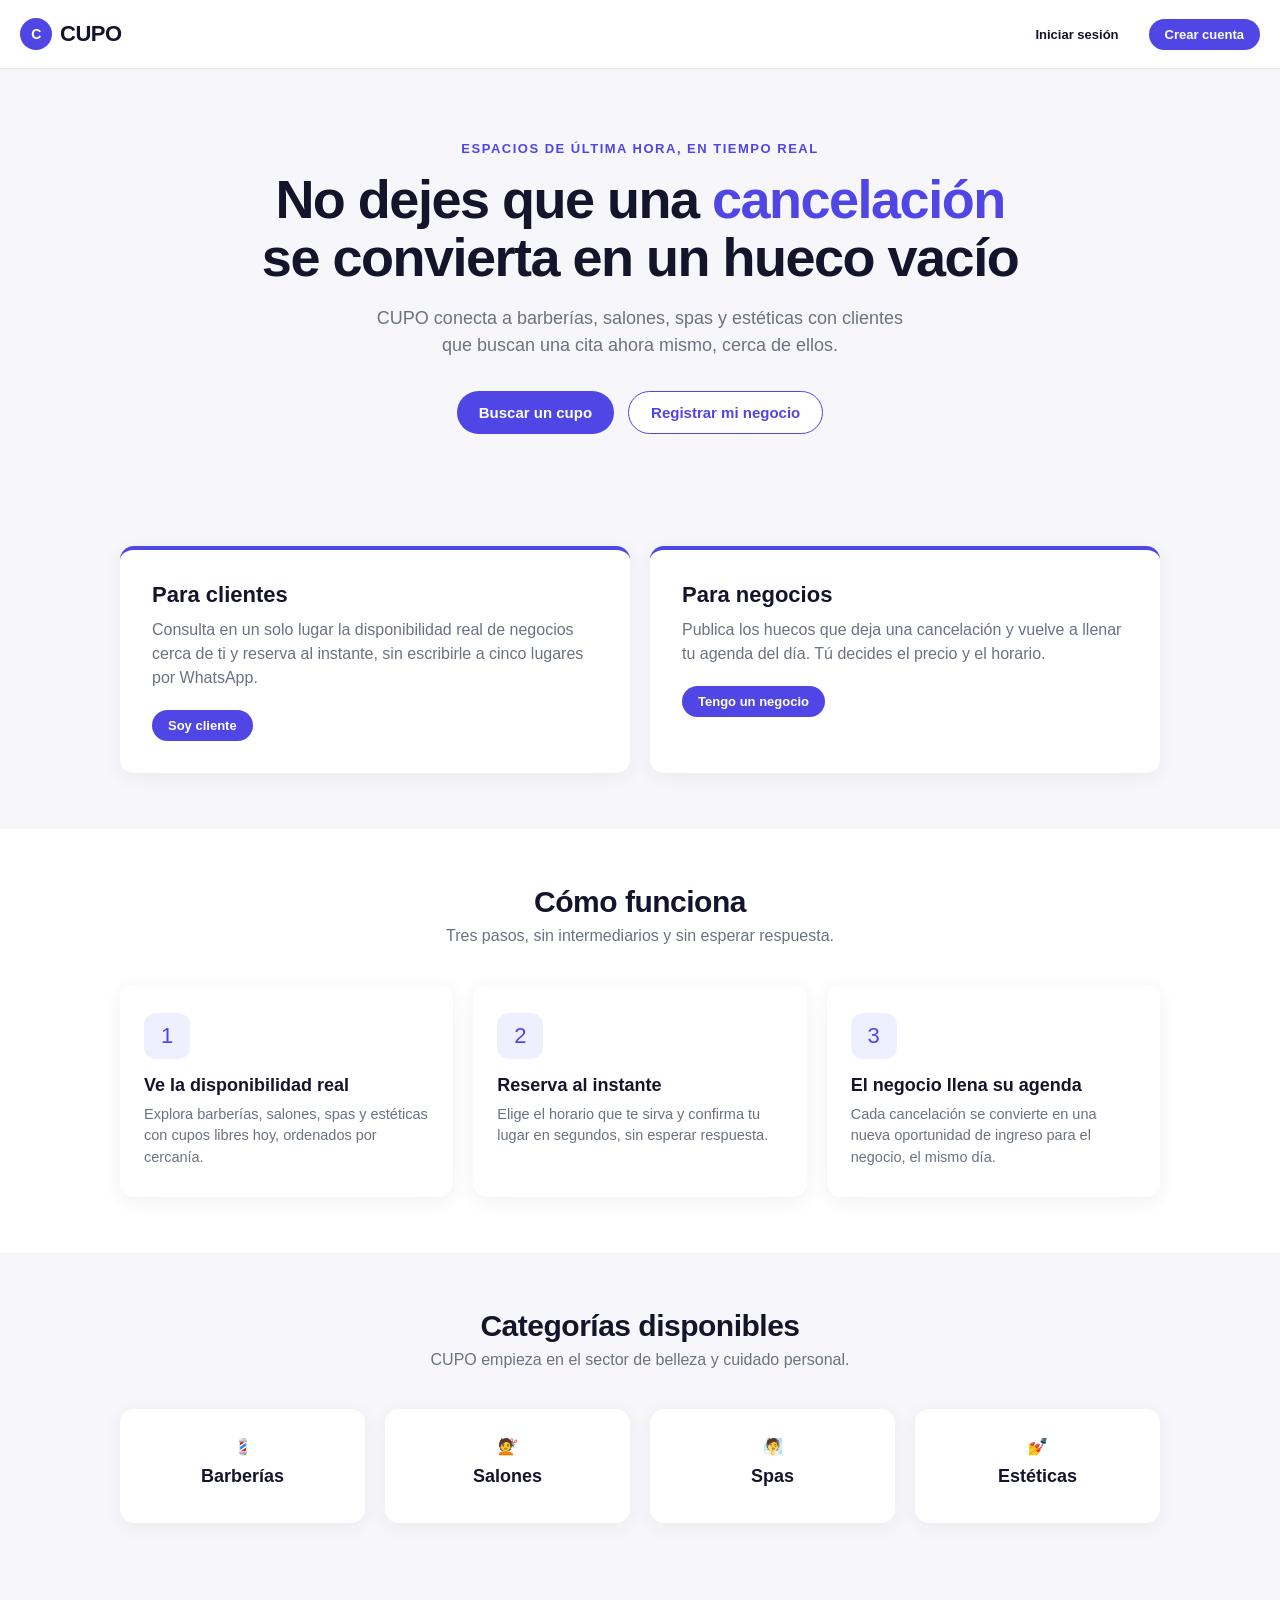
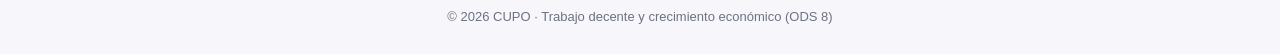
==== index.html @ 5b727f9e "Add first HTML/CSS/JS prototype for CUPO Landing page plus a single auth flow (login/register) with " ====
<!DOCTYPE html>
<html lang="es">
<head>
<meta charset="UTF-8">
<meta name="viewport" content="width=device-width, initial-scale=1.0">
<title>CUPO — Citas de último momento</title>
<link rel="stylesheet" href="css/styles.css">
</head>
<body>

<nav class="navbar">
  <div class="logo"><span class="logo-badge">C</span> CUPO</div>
  <div class="nav-links">
    <a href="auth.html?mode=login" class="btn btn-ghost btn-sm">Iniciar sesión</a>
    <a href="auth.html?mode=register" class="btn btn-primary btn-sm">Crear cuenta</a>
  </div>
</nav>

<header class="hero">
  <div class="eyebrow">Espacios de última hora, en tiempo real</div>
  <h1>No dejes que una <span>cancelación</span><br>se convierta en un hueco vacío</h1>
  <p>CUPO conecta a barberías, salones, spas y estéticas con clientes que buscan una cita ahora mismo, cerca de ellos.</p>
  <div class="hero-actions">
    <a href="auth.html?mode=register&role=cliente" class="btn btn-primary">Buscar un cupo</a>
    <a href="auth.html?mode=register&role=negocio" class="btn btn-outline">Registrar mi negocio</a>
  </div>
</header>

<section class="section">
  <div class="container">
    <div class="split">
      <div class="split-card">
        <h3>Para clientes</h3>
        <p>Consulta en un solo lugar la disponibilidad real de negocios cerca de ti y reserva al instante, sin escribirle a cinco lugares por WhatsApp.</p>
        <a href="auth.html?mode=register&role=cliente" class="btn btn-primary btn-sm">Soy cliente</a>
      </div>
      <div class="split-card">
        <h3>Para negocios</h3>
        <p>Publica los huecos que deja una cancelación y vuelve a llenar tu agenda del día. Tú decides el precio y el horario.</p>
        <a href="auth.html?mode=register&role=negocio" class="btn btn-primary btn-sm">Tengo un negocio</a>
      </div>
    </div>
  </div>
</section>

<section class="section" style="background:var(--white)">
  <div class="container">
    <h2 class="section-title">Cómo funciona</h2>
    <p class="section-sub">Tres pasos, sin intermediarios y sin esperar respuesta.</p>
    <div class="grid-3">
      <div class="card">
        <div class="card-icon">1</div>
        <h3>Ve la disponibilidad real</h3>
        <p>Explora barberías, salones, spas y estéticas con cupos libres hoy, ordenados por cercanía.</p>
      </div>
      <div class="card">
        <div class="card-icon">2</div>
        <h3>Reserva al instante</h3>
        <p>Elige el horario que te sirva y confirma tu lugar en segundos, sin esperar respuesta.</p>
      </div>
      <div class="card">
        <div class="card-icon">3</div>
        <h3>El negocio llena su agenda</h3>
        <p>Cada cancelación se convierte en una nueva oportunidad de ingreso para el negocio, el mismo día.</p>
      </div>
    </div>
  </div>
</section>

<section class="section">
  <div class="container">
    <h2 class="section-title">Categorías disponibles</h2>
    <p class="section-sub">CUPO empieza en el sector de belleza y cuidado personal.</p>
    <div class="grid-3" style="grid-template-columns:repeat(4,1fr)">
      <div class="card" style="text-align:center">💈<h3 style="margin-top:10px">Barberías</h3></div>
      <div class="card" style="text-align:center">💇<h3 style="margin-top:10px">Salones</h3></div>
      <div class="card" style="text-align:center">🧖<h3 style="margin-top:10px">Spas</h3></div>
      <div class="card" style="text-align:center">💅<h3 style="margin-top:10px">Estéticas</h3></div>
    </div>
  </div>
</section>

<footer>
  &copy; 2026 CUPO · Trabajo decente y crecimiento económico (ODS 8)
</footer>

</body>
</html>
---- css/styles.css ----
:root {
  --indigo: #4F46E5;
  --indigo-dark: #3730A3;
  --indigo-light: #EEF0FF;
  --navy: #14142B;
  --gray: #6B7280;
  --gray-light: #E5E7EB;
  --bg: #F7F7FB;
  --white: #FFFFFF;
  --green: #16A34A;
  --red: #DC2626;
  --radius: 14px;
  --shadow: 0 4px 20px rgba(20, 20, 43, 0.06);
}

* { box-sizing: border-box; }

html, body {
  margin: 0;
  padding: 0;
  background: var(--bg);
  color: var(--navy);
  font-family: -apple-system, BlinkMacSystemFont, "Segoe UI", Roboto, Helvetica, Arial, sans-serif;
}

a { color: inherit; text-decoration: none; }

button {
  font-family: inherit;
  cursor: pointer;
  border: none;
}

.container {
  max-width: 1080px;
  margin: 0 auto;
  padding: 0 20px;
}

/* NAV */
.navbar {
  display: flex;
  align-items: center;
  justify-content: space-between;
  padding: 18px 20px;
  background: var(--white);
  border-bottom: 1px solid var(--gray-light);
  position: sticky;
  top: 0;
  z-index: 50;
}

.logo {
  display: flex;
  align-items: center;
  gap: 8px;
  font-weight: 800;
  font-size: 22px;
  letter-spacing: -0.5px;
}

.logo-badge {
  width: 32px;
  height: 32px;
  border-radius: 50%;
  background: var(--indigo);
  color: var(--white);
  display: flex;
  align-items: center;
  justify-content: center;
  font-size: 14px;
  font-weight: 700;
}

.nav-links {
  display: flex;
  align-items: center;
  gap: 14px;
}

/* BUTTONS */
.btn {
  display: inline-flex;
  align-items: center;
  justify-content: center;
  gap: 8px;
  padding: 12px 22px;
  border-radius: 999px;
  font-weight: 700;
  font-size: 15px;
  transition: transform 0.12s ease, opacity 0.12s ease;
}
.btn:active { transform: scale(0.97); }

.btn-primary {
  background: var(--indigo);
  color: var(--white);
}
.btn-primary:hover { background: var(--indigo-dark); }

.btn-outline {
  background: var(--white);
  color: var(--indigo);
  border: 1.5px solid var(--indigo);
}
.btn-outline:hover { background: var(--indigo-light); }

.btn-ghost {
  background: transparent;
  color: var(--navy);
}

.btn-sm { padding: 8px 16px; font-size: 13px; }
.btn-block { width: 100%; }
.btn:disabled { opacity: 0.5; cursor: not-allowed; }

/* HERO */
.hero {
  padding: 72px 20px 56px;
  text-align: center;
}

.eyebrow {
  color: var(--indigo);
  font-weight: 800;
  letter-spacing: 1.5px;
  font-size: 13px;
  text-transform: uppercase;
  margin-bottom: 14px;
}

.hero h1 {
  font-size: clamp(32px, 5vw, 54px);
  font-weight: 800;
  letter-spacing: -1.5px;
  line-height: 1.08;
  margin: 0 0 18px;
}

.hero h1 span { color: var(--indigo); }

.hero p {
  font-size: 18px;
  color: var(--gray);
  max-width: 560px;
  margin: 0 auto 32px;
  line-height: 1.5;
}

.hero-actions {
  display: flex;
  gap: 14px;
  justify-content: center;
  flex-wrap: wrap;
}

/* SECTIONS */
.section {
  padding: 56px 20px;
}

.section-title {
  font-size: 30px;
  font-weight: 800;
  letter-spacing: -0.5px;
  text-align: center;
  margin: 0 0 8px;
}

.section-sub {
  text-align: center;
  color: var(--gray);
  max-width: 520px;
  margin: 0 auto 40px;
}

.grid-3 {
  display: grid;
  grid-template-columns: repeat(3, 1fr);
  gap: 20px;
}

@media (max-width: 800px) {
  .grid-3 { grid-template-columns: 1fr; }
}

.card {
  background: var(--white);
  border-radius: var(--radius);
  box-shadow: var(--shadow);
  padding: 28px 24px;
}

.card-icon {
  width: 46px;
  height: 46px;
  border-radius: 12px;
  background: var(--indigo-light);
  color: var(--indigo);
  display: flex;
  align-items: center;
  justify-content: center;
  font-size: 22px;
  margin-bottom: 16px;
}

.card h3 {
  font-size: 18px;
  margin: 0 0 8px;
}

.card p {
  color: var(--gray);
  font-size: 14.5px;
  line-height: 1.5;
  margin: 0;
}

/* AUDIENCE SPLIT */
.split {
  display: grid;
  grid-template-columns: 1fr 1fr;
  gap: 20px;
}
@media (max-width: 800px) { .split { grid-template-columns: 1fr; } }

.split-card {
  background: var(--white);
  border-radius: var(--radius);
  box-shadow: var(--shadow);
  padding: 32px;
  border-top: 4px solid var(--indigo);
}
.split-card h3 {
  font-size: 22px;
  margin: 0 0 10px;
}
.split-card p {
  color: var(--gray);
  margin: 0 0 20px;
  line-height: 1.5;
}

footer {
  text-align: center;
  padding: 30px 20px;
  color: var(--gray);
  font-size: 13px;
}

/* AUTH */
.auth-wrap {
  min-height: calc(100vh - 68px);
  display: flex;
  align-items: center;
  justify-content: center;
  padding: 40px 16px;
}

.auth-card {
  background: var(--white);
  border-radius: var(--radius);
  box-shadow: var(--shadow);
  width: 100%;
  max-width: 440px;
  padding: 32px;
}

.auth-card h1 {
  font-size: 24px;
  margin: 0 0 4px;
  letter-spacing: -0.5px;
}

.auth-card .sub {
  color: var(--gray);
  font-size: 14px;
  margin: 0 0 24px;
}

.role-toggle {
  display: flex;
  background: var(--bg);
  border-radius: 999px;
  padding: 4px;
  margin-bottom: 24px;
}

.role-toggle button {
  flex: 1;
  padding: 10px;
  border-radius: 999px;
  background: transparent;
  font-weight: 700;
  font-size: 14px;
  color: var(--gray);
}

.role-toggle button.active {
  background: var(--indigo);
  color: var(--white);
}

.mode-toggle {
  display: flex;
  justify-content: center;
  gap: 6px;
  margin-top: 18px;
  font-size: 14px;
  color: var(--gray);
}
.mode-toggle button {
  background: none;
  color: var(--indigo);
  font-weight: 700;
}

.field {
  margin-bottom: 16px;
}

.field label {
  display: block;
  font-size: 13px;
  font-weight: 700;
  margin-bottom: 6px;
  color: var(--navy);
}

.field input, .field select {
  width: 100%;
  padding: 12px 14px;
  border-radius: 10px;
  border: 1.5px solid var(--gray-light);
  font-size: 14.5px;
  background: var(--white);
  color: var(--navy);
}
.field input:focus, .field select:focus {
  outline: none;
  border-color: var(--indigo);
}

.form-panel { display: none; }
.form-panel.active { display: block; }

.error-msg {
  background: #FEF2F2;
  color: var(--red);
  border-radius: 10px;
  padding: 10px 14px;
  font-size: 13.5px;
  margin-bottom: 16px;
  display: none;
}
.error-msg.show { display: block; }

/* DASHBOARD LAYOUT */
.dash-header {
  display: flex;
  align-items: center;
  justify-content: space-between;
  padding: 16px 20px;
  background: var(--white);
  border-bottom: 1px solid var(--gray-light);
  position: sticky;
  top: 0;
  z-index: 50;
}

.dash-user {
  display: flex;
  align-items: center;
  gap: 10px;
  font-size: 14px;
}

.avatar {
  width: 34px;
  height: 34px;
  border-radius: 50%;
  background: var(--indigo-light);
  color: var(--indigo-dark);
  display: flex;
  align-items: center;
  justify-content: center;
  font-weight: 800;
  font-size: 13px;
}

.dash-main {
  max-width: 1080px;
  margin: 0 auto;
  padding: 28px 20px 60px;
}

.dash-title {
  font-size: 26px;
  font-weight: 800;
  letter-spacing: -0.5px;
  margin: 0 0 4px;
}
.dash-sub {
  color: var(--gray);
  margin: 0 0 24px;
  font-size: 14.5px;
}

.toolbar {
  display: flex;
  gap: 10px;
  flex-wrap: wrap;
  margin-bottom: 22px;
}

.chip {
  padding: 8px 16px;
  border-radius: 999px;
  background: var(--white);
  border: 1.5px solid var(--gray-light);
  font-size: 13.5px;
  font-weight: 600;
  color: var(--navy);
}
.chip.active {
  background: var(--indigo);
  border-color: var(--indigo);
  color: var(--white);
}

.stat-row {
  display: grid;
  grid-template-columns: repeat(3, 1fr);
  gap: 14px;
  margin-bottom: 26px;
}
@media (max-width: 700px) { .stat-row { grid-template-columns: 1fr; } }

.stat-card {
  background: var(--white);
  border-radius: var(--radius);
  box-shadow: var(--shadow);
  padding: 18px 20px;
}
.stat-card .num {
  font-size: 26px;
  font-weight: 800;
  color: var(--indigo);
}
.stat-card .lbl {
  font-size: 13px;
  color: var(--gray);
  font-weight: 600;
}

.biz-card {
  background: var(--white);
  border-radius: var(--radius);
  box-shadow: var(--shadow);
  padding: 20px;
  margin-bottom: 16px;
}

.biz-head {
  display: flex;
  align-items: flex-start;
  justify-content: space-between;
  gap: 12px;
  margin-bottom: 14px;
}

.biz-name {
  font-size: 17px;
  font-weight: 800;
  margin: 0 0 2px;
}

.biz-meta {
  font-size: 13px;
  color: var(--gray);
  display: flex;
  gap: 10px;
  flex-wrap: wrap;
}

.badge {
  background: var(--indigo-light);
  color: var(--indigo-dark);
  font-size: 11.5px;
  font-weight: 700;
  padding: 4px 10px;
  border-radius: 999px;
  text-transform: uppercase;
  letter-spacing: 0.3px;
}

.slot-list {
  display: flex;
  gap: 10px;
  flex-wrap: wrap;
}

.slot {
  border: 1.5px solid var(--gray-light);
  border-radius: 10px;
  padding: 10px 14px;
  font-size: 13.5px;
  font-weight: 700;
  display: flex;
  flex-direction: column;
  align-items: center;
  gap: 4px;
  min-width: 84px;
  background: var(--white);
}

.slot .time { font-size: 14.5px; }
.slot .price { font-size: 12px; color: var(--gray); font-weight: 600; }

.slot.available {
  border-color: var(--indigo);
  cursor: pointer;
}
.slot.available:hover { background: var(--indigo-light); }

.slot.booked {
  background: var(--bg);
  color: var(--gray);
  cursor: default;
}

.slot.mine {
  background: var(--indigo);
  color: var(--white);
  border-color: var(--indigo);
}

.empty-state {
  text-align: center;
  padding: 60px 20px;
  color: var(--gray);
}

/* MODAL */
.modal-overlay {
  position: fixed;
  inset: 0;
  background: rgba(20, 20, 43, 0.5);
  display: none;
  align-items: center;
  justify-content: center;
  z-index: 100;
  padding: 20px;
}
.modal-overlay.show { display: flex; }

.modal {
  background: var(--white);
  border-radius: var(--radius);
  padding: 28px;
  max-width: 400px;
  width: 100%;
}
.modal h3 {
  margin: 0 0 6px;
  font-size: 19px;
}
.modal p {
  color: var(--gray);
  font-size: 14.5px;
  margin: 0 0 20px;
  line-height: 1.5;
}
.modal-actions {
  display: flex;
  gap: 10px;
}

.toast {
  position: fixed;
  bottom: 24px;
  left: 50%;
  transform: translateX(-50%) translateY(20px);
  background: var(--navy);
  color: var(--white);
  padding: 14px 22px;
  border-radius: 999px;
  font-size: 14px;
  font-weight: 600;
  opacity: 0;
  transition: all 0.25s ease;
  z-index: 200;
  pointer-events: none;
  white-space: nowrap;
}
.toast.show {
  opacity: 1;
  transform: translateX(-50%) translateY(0);
}

.add-slot-row {
  display: flex;
  gap: 10px;
  align-items: flex-end;
  flex-wrap: wrap;
  margin-top: 14px;
  padding-top: 14px;
  border-top: 1px dashed var(--gray-light);
}
.add-slot-row .field { margin-bottom: 0; flex: 1; min-width: 110px; }

.reservation-row {
  display: flex;
  align-items: center;
  justify-content: space-between;
  padding: 12px 0;
  border-bottom: 1px solid var(--gray-light);
  font-size: 14px;
}
.reservation-row:last-child { border-bottom: none; }
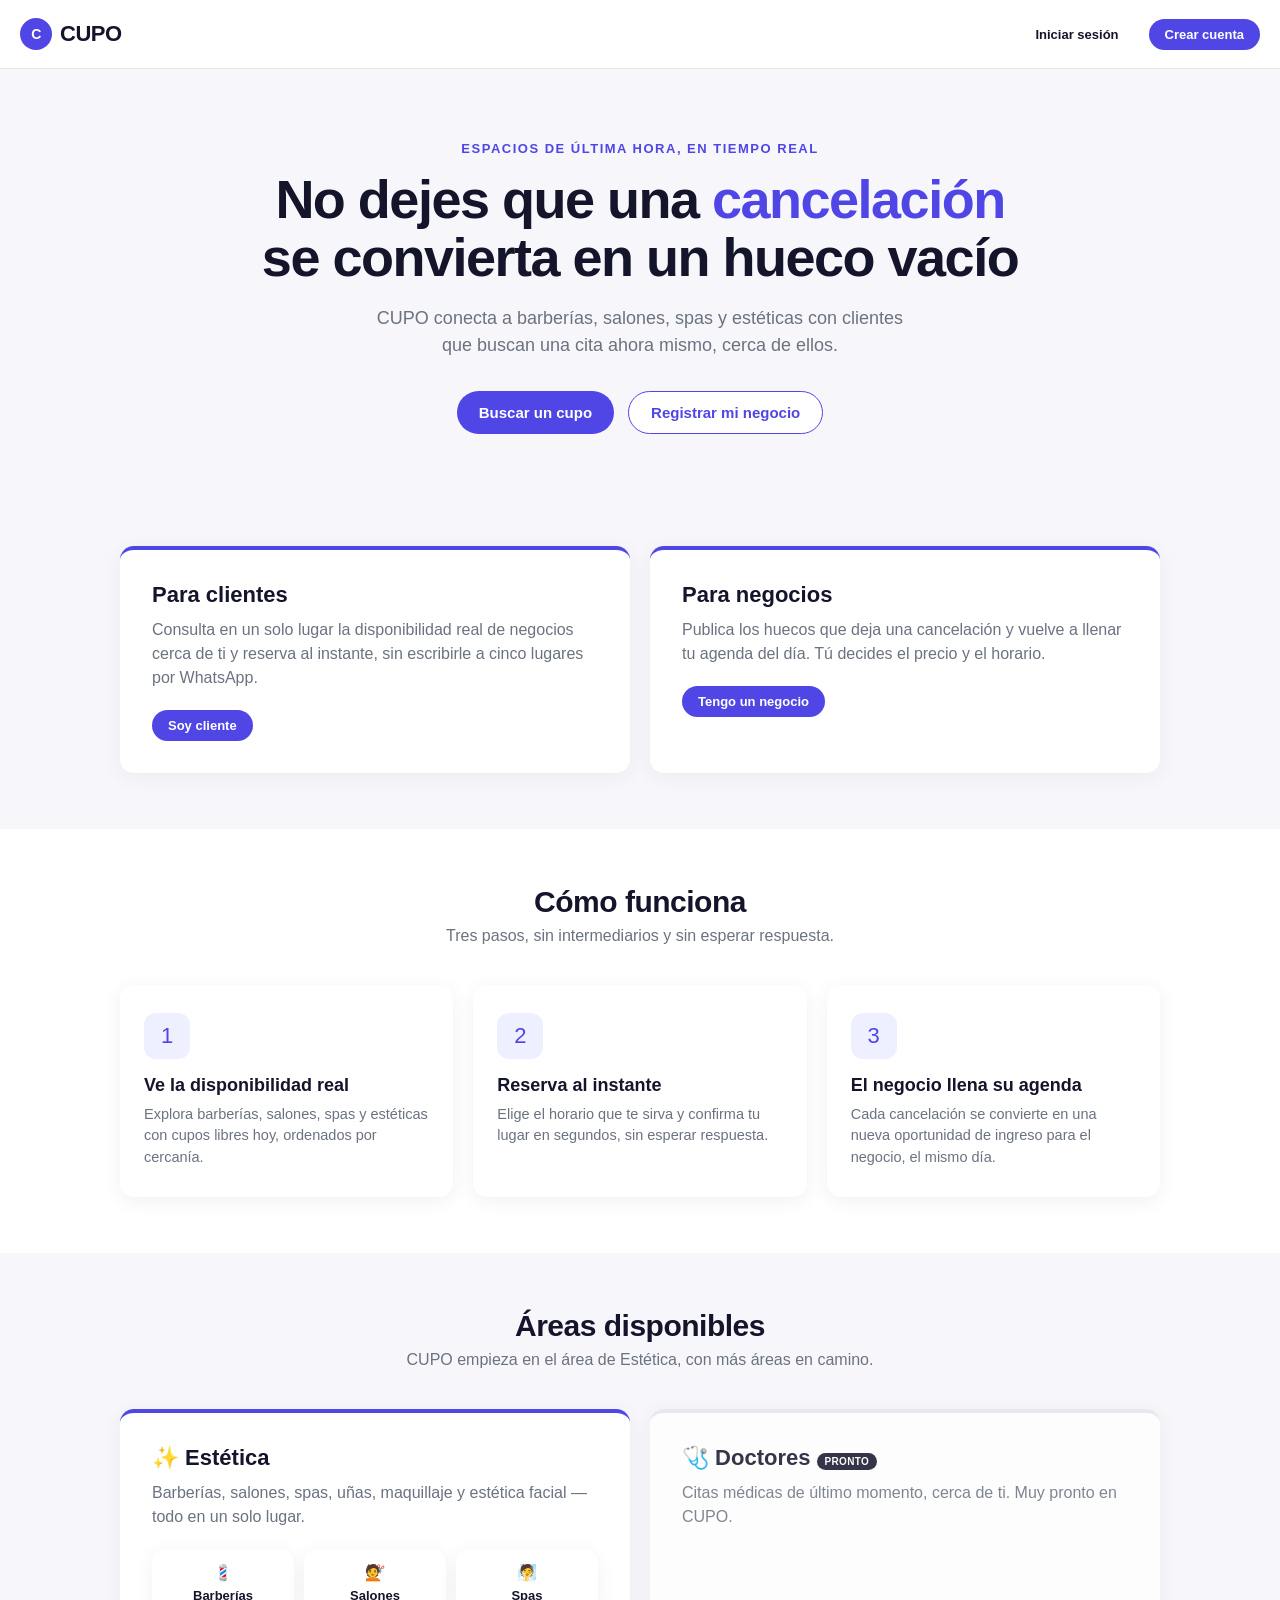
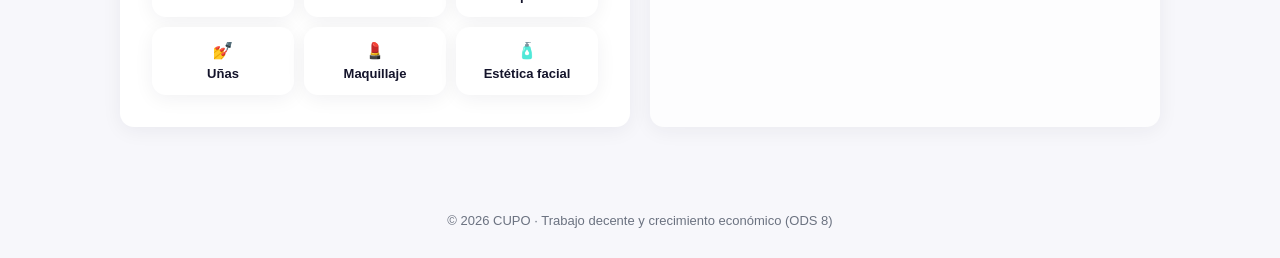
==== commit 74efaa84: "Add phone validation, name split, and area/subcategory browsing Client registration now asks for fir" ====
--- a/index.html
+++ b/index.html
@@ -69,13 +69,25 @@
 
 <section class="section">
   <div class="container">
-    <h2 class="section-title">Categorías disponibles</h2>
-    <p class="section-sub">CUPO empieza en el sector de belleza y cuidado personal.</p>
-    <div class="grid-3" style="grid-template-columns:repeat(4,1fr)">
-      <div class="card" style="text-align:center">💈<h3 style="margin-top:10px">Barberías</h3></div>
-      <div class="card" style="text-align:center">💇<h3 style="margin-top:10px">Salones</h3></div>
-      <div class="card" style="text-align:center">🧖<h3 style="margin-top:10px">Spas</h3></div>
-      <div class="card" style="text-align:center">💅<h3 style="margin-top:10px">Estéticas</h3></div>
+    <h2 class="section-title">Áreas disponibles</h2>
+    <p class="section-sub">CUPO empieza en el área de Estética, con más áreas en camino.</p>
+    <div class="split" style="margin-bottom:0">
+      <div class="split-card">
+        <h3>✨ Estética</h3>
+        <p>Barberías, salones, spas, uñas, maquillaje y estética facial — todo en un solo lugar.</p>
+        <div class="grid-3" style="grid-template-columns:repeat(3,1fr);gap:10px">
+          <div class="card center" style="padding:14px;text-align:center">💈<div style="font-size:13px;font-weight:700;margin-top:6px">Barberías</div></div>
+          <div class="card center" style="padding:14px;text-align:center">💇<div style="font-size:13px;font-weight:700;margin-top:6px">Salones</div></div>
+          <div class="card center" style="padding:14px;text-align:center">🧖<div style="font-size:13px;font-weight:700;margin-top:6px">Spas</div></div>
+          <div class="card center" style="padding:14px;text-align:center">💅<div style="font-size:13px;font-weight:700;margin-top:6px">Uñas</div></div>
+          <div class="card center" style="padding:14px;text-align:center">💄<div style="font-size:13px;font-weight:700;margin-top:6px">Maquillaje</div></div>
+          <div class="card center" style="padding:14px;text-align:center">🧴<div style="font-size:13px;font-weight:700;margin-top:6px">Estética facial</div></div>
+        </div>
+      </div>
+      <div class="split-card" style="border-top-color:var(--gray-light);opacity:0.85">
+        <h3>🩺 Doctores <span class="soon-badge">Pronto</span></h3>
+        <p>Citas médicas de último momento, cerca de ti. Muy pronto en CUPO.</p>
+      </div>
     </div>
   </div>
 </section>
--- a/css/styles.css
+++ b/css/styles.css
@@ -319,6 +319,25 @@
   margin-bottom: 16px;
 }
 
+.field-row {
+  display: flex;
+  gap: 12px;
+}
+.field-row .field {
+  flex: 1;
+}
+
+.phone-row {
+  display: flex;
+  gap: 8px;
+}
+.phone-row select {
+  flex: 0 0 150px;
+}
+.phone-row input {
+  flex: 1;
+}
+
 .field label {
   display: block;
   font-size: 13px;
@@ -412,6 +431,9 @@
   flex-wrap: wrap;
   margin-bottom: 22px;
 }
+.toolbar[hidden] {
+  display: none;
+}
 
 .chip {
   padding: 8px 16px;
@@ -426,6 +448,65 @@
   background: var(--indigo);
   border-color: var(--indigo);
   color: var(--white);
+}
+
+.area-tabs {
+  display: flex;
+  gap: 10px;
+  flex-wrap: wrap;
+  margin-bottom: 14px;
+}
+
+.area-tab {
+  display: flex;
+  align-items: center;
+  gap: 8px;
+  padding: 10px 18px;
+  border-radius: 12px;
+  background: var(--white);
+  border: 1.5px solid var(--gray-light);
+  font-weight: 700;
+  font-size: 14.5px;
+  color: var(--navy);
+  position: relative;
+}
+.area-tab.active {
+  border-color: var(--indigo);
+  background: var(--indigo-light);
+  color: var(--indigo-dark);
+}
+.area-tab.coming-soon {
+  color: var(--gray);
+  cursor: default;
+}
+
+.soon-badge {
+  background: var(--navy);
+  color: var(--white);
+  font-size: 10px;
+  font-weight: 800;
+  padding: 3px 8px;
+  border-radius: 999px;
+  text-transform: uppercase;
+  letter-spacing: 0.3px;
+}
+
+.coming-soon-panel {
+  text-align: center;
+  padding: 60px 20px;
+  background: var(--white);
+  border-radius: var(--radius);
+  box-shadow: var(--shadow);
+  color: var(--gray);
+}
+.coming-soon-panel .emoji {
+  font-size: 34px;
+  margin-bottom: 12px;
+}
+.coming-soon-panel h3 {
+  color: var(--navy);
+  margin: 0 0 6px;
+  font-size: 19px;
 }
 
 .stat-row {
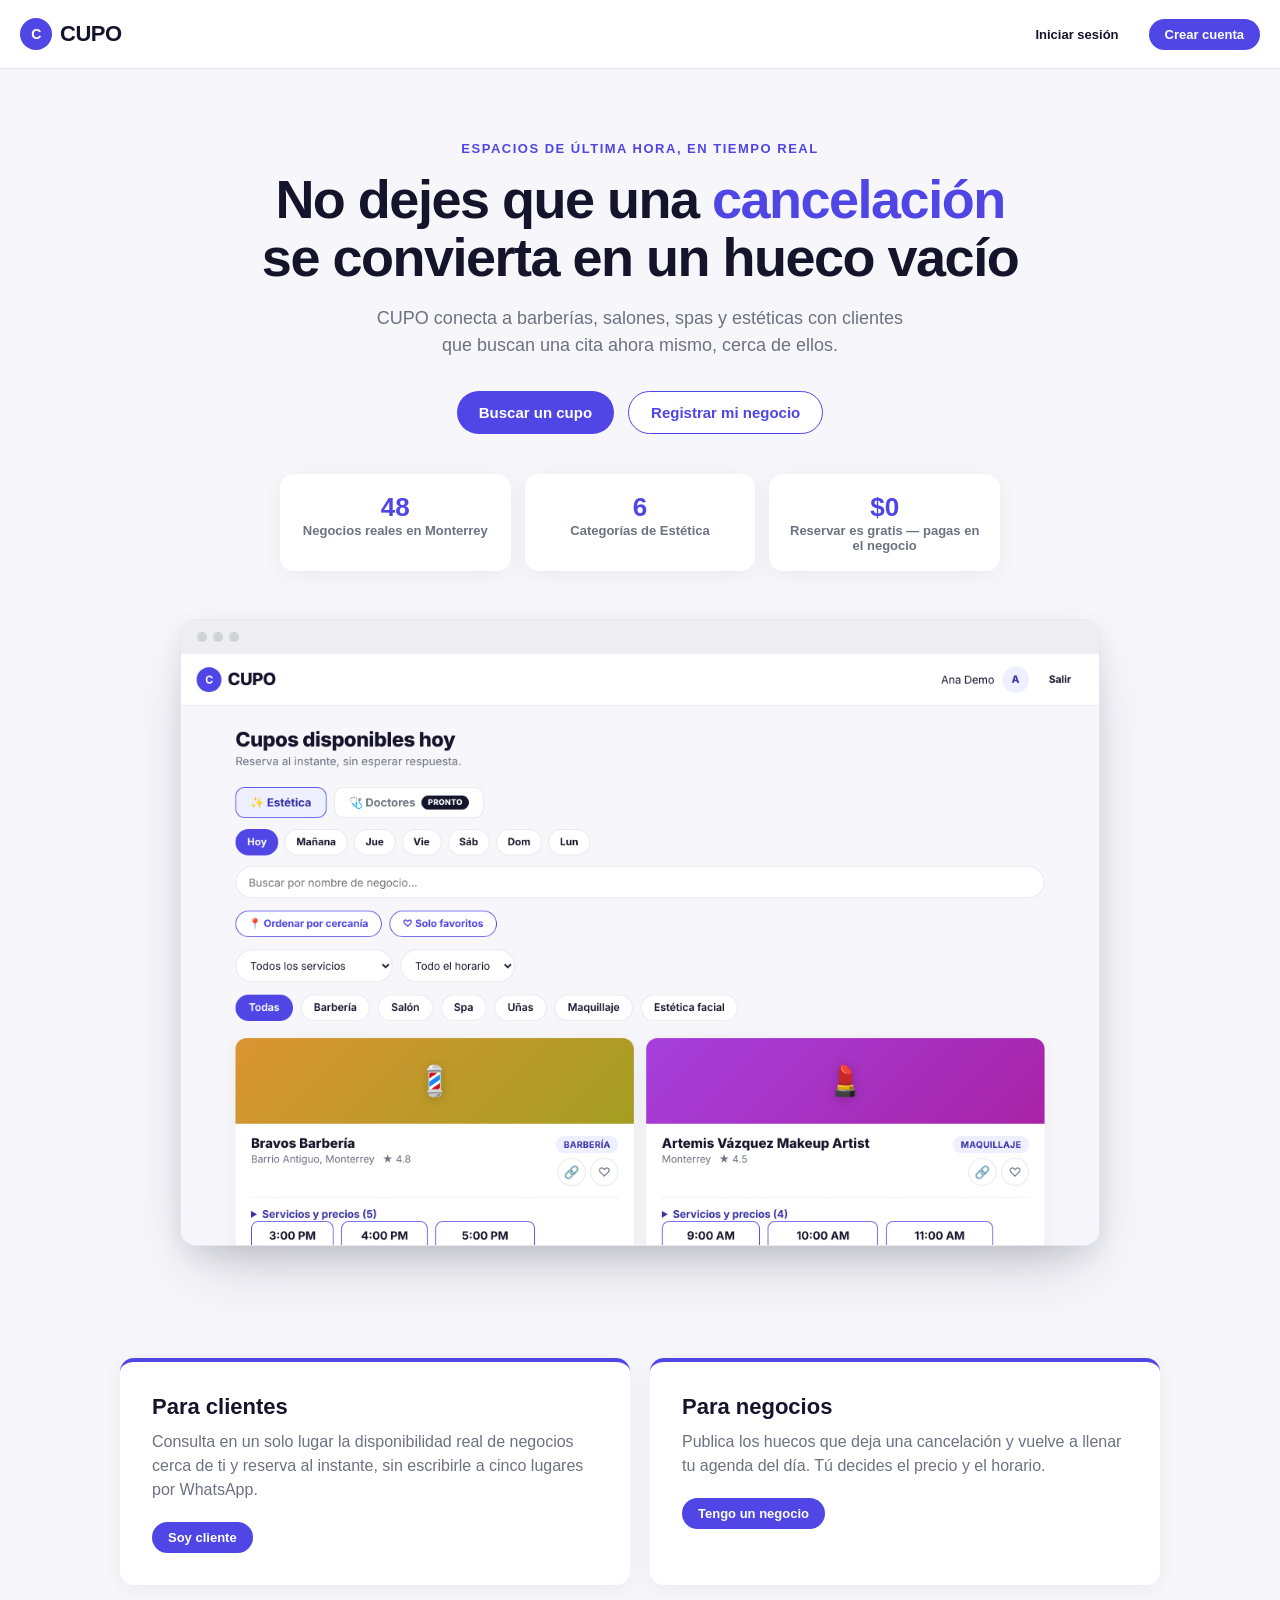
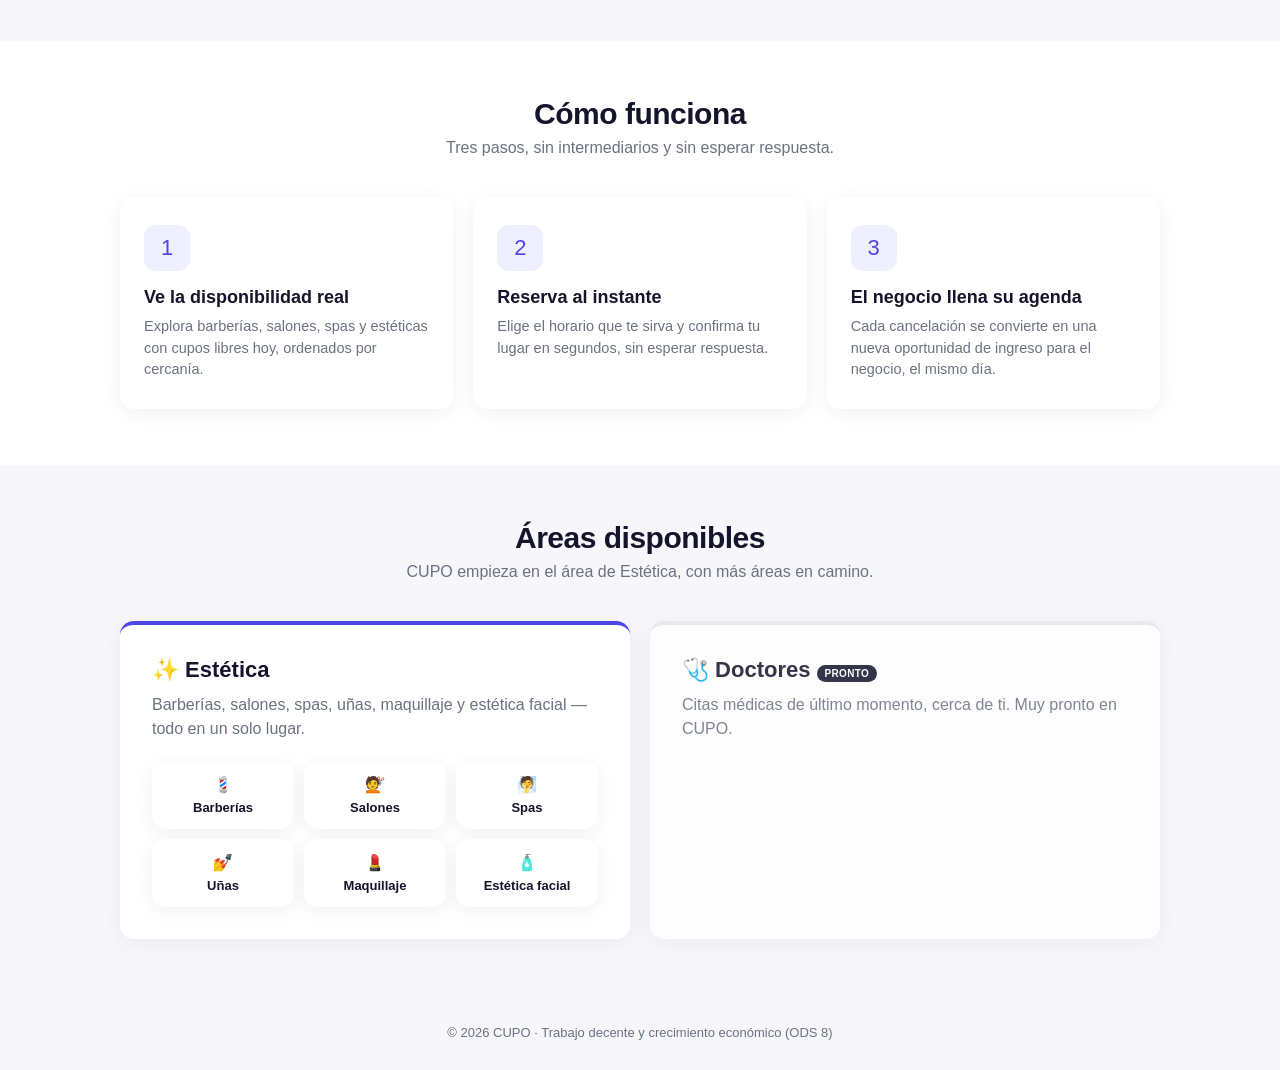
==== commit 933218d3: "Polish pass: fix truncated fields, seed-data gap, and landing visuals - Fix truncated Servicio/Estil" ====
--- a/index.html
+++ b/index.html
@@ -4,6 +4,7 @@
 <meta charset="UTF-8">
 <meta name="viewport" content="width=device-width, initial-scale=1.0">
 <title>CUPO — Citas de último momento</title>
+<link rel="icon" type="image/svg+xml" href="favicon.svg">
 <link rel="stylesheet" href="css/styles.css">
 </head>
 <body>
@@ -23,6 +24,26 @@
   <div class="hero-actions">
     <a href="auth.html?mode=register&role=cliente" class="btn btn-primary">Buscar un cupo</a>
     <a href="auth.html?mode=register&role=negocio" class="btn btn-outline">Registrar mi negocio</a>
+  </div>
+
+  <div class="stat-row" style="max-width:720px;margin:40px auto 0">
+    <div class="stat-card">
+      <div class="num">48</div>
+      <div class="lbl">Negocios reales en Monterrey</div>
+    </div>
+    <div class="stat-card">
+      <div class="num">6</div>
+      <div class="lbl">Categorías de Estética</div>
+    </div>
+    <div class="stat-card">
+      <div class="num">$0</div>
+      <div class="lbl">Reservar es gratis — pagas en el negocio</div>
+    </div>
+  </div>
+
+  <div class="hero-shot">
+    <div class="hero-shot-bar"><span></span><span></span><span></span></div>
+    <img src="assets/app-screenshot.png" alt="Panel de cliente de CUPO mostrando cupos disponibles hoy en negocios de Monterrey" loading="lazy">
   </div>
 </header>
 
--- a/css/styles.css
+++ b/css/styles.css
@@ -9,11 +9,29 @@
   --white: #FFFFFF;
   --green: #16A34A;
   --red: #DC2626;
+  --amber: #B45309;
+  --amber-bg: #FEF3C7;
   --radius: 14px;
   --shadow: 0 4px 20px rgba(20, 20, 43, 0.06);
 }
 
 * { box-sizing: border-box; }
+
+/* El atributo hidden debe ganar siempre, incluso sobre elementos cuya
+   clase les pone display:flex/grid (ej. .modal-actions, .favorites-banner)
+   — si no, [hidden] queda sin efecto porque la regla de la clase le gana
+   en especificidad al display:none que el navegador aplica por defecto. */
+[hidden] { display: none !important; }
+
+/* Estado de carga: atenúa el contenido mientras se vuelve a pedir, sin
+   borrarlo ni meter un spinner que salte encima — igual de sutil que el
+   "pull to refresh" de apps como Booksy. */
+.loading { opacity: 0.5; pointer-events: none; transition: opacity 0.15s ease; }
+
+/* Tarjeta señalada por un link compartido (?negocio=ID) — un resplandor que
+   se apaga solo, para que el ojo la encuentre sin tener que marcar nada
+   permanente. */
+.biz-card.highlight { box-shadow: 0 0 0 3px var(--indigo), var(--shadow); transition: box-shadow 2s ease; }
 
 html, body {
   margin: 0;
@@ -154,6 +172,35 @@
   flex-wrap: wrap;
 }
 
+/* "Screenshot flotante" del panel real, como mockup de navegador — le da al
+   landing algo que mostrar en vez de solo texto. */
+.hero-shot {
+  max-width: 920px;
+  margin: 48px auto 0;
+  border-radius: 16px;
+  overflow: hidden;
+  box-shadow: 0 30px 60px -20px rgba(20, 20, 43, 0.25), 0 10px 24px rgba(20, 20, 43, 0.08);
+  border: 1px solid var(--gray-light);
+  text-align: left;
+}
+.hero-shot-bar {
+  display: flex;
+  gap: 6px;
+  padding: 12px 16px;
+  background: #EDEDF2;
+}
+.hero-shot-bar span {
+  width: 10px;
+  height: 10px;
+  border-radius: 50%;
+  background: #D1D1D8;
+}
+.hero-shot img {
+  display: block;
+  width: 100%;
+  height: auto;
+}
+
 /* SECTIONS */
 .section {
   padding: 56px 20px;
@@ -329,13 +376,15 @@
 
 .phone-row {
   display: flex;
+  flex-direction: column;
   gap: 8px;
 }
 .phone-row select {
-  flex: 0 0 150px;
+  width: 100%;
+  max-width: 100%;
 }
 .phone-row input {
-  flex: 1;
+  width: 100%;
 }
 
 .field label {
@@ -362,6 +411,15 @@
 
 .form-panel { display: none; }
 .form-panel.active { display: block; }
+
+.btn-link-forgot {
+  display: block;
+  margin: 12px auto 0;
+  background: none;
+  color: var(--indigo);
+  font-size: 13px;
+  font-weight: 700;
+}
 
 .error-msg {
   background: #FEF2F2;
@@ -517,6 +575,10 @@
 }
 @media (max-width: 700px) { .stat-row { grid-template-columns: 1fr; } }
 
+.stat-row.cols-4 { grid-template-columns: repeat(4, 1fr); }
+@media (max-width: 900px) { .stat-row.cols-4 { grid-template-columns: repeat(2, 1fr); } }
+@media (max-width: 480px) { .stat-row.cols-4 { grid-template-columns: 1fr; } }
+
 .stat-card {
   background: var(--white);
   border-radius: var(--radius);
@@ -533,6 +595,16 @@
   color: var(--gray);
   font-weight: 600;
 }
+.stat-card .trend {
+  font-size: 11.5px;
+  font-weight: 700;
+  color: var(--gray);
+  margin-top: 6px;
+  min-height: 14px;
+}
+.stat-card .trend.up { color: var(--green); }
+.stat-card .trend.down { color: var(--red); }
+.stat-card.warn .num { color: var(--red); }
 
 .biz-card {
   background: var(--white);
@@ -540,6 +612,36 @@
   box-shadow: var(--shadow);
   padding: 20px;
   margin-bottom: 16px;
+  overflow: hidden;
+}
+
+/* En escritorio ancho, dos columnas tipo "masonry" (column-count en vez de
+   grid) para que las tarjetas de altura distinta no dejen huecos feos entre
+   filas — una sola columna angosta desperdiciaba la mitad de la pantalla. */
+@media (min-width: 900px) {
+  #businessList {
+    column-count: 2;
+    column-gap: 16px;
+  }
+  #businessList .biz-card {
+    break-inside: avoid;
+  }
+  #businessList .empty-state {
+    column-span: all;
+  }
+}
+
+.biz-photo {
+  height: 110px;
+  margin: -20px -20px 16px;
+  display: flex;
+  align-items: center;
+  justify-content: center;
+}
+
+.biz-photo .photo-icon {
+  font-size: 38px;
+  filter: drop-shadow(0 2px 6px rgba(0, 0, 0, 0.18));
 }
 
 .biz-head {
@@ -573,6 +675,16 @@
   border-radius: 999px;
   text-transform: uppercase;
   letter-spacing: 0.3px;
+}
+
+.urgency-badge {
+  background: var(--amber-bg);
+  color: var(--amber);
+  font-size: 11.5px;
+  font-weight: 800;
+  padding: 4px 10px;
+  border-radius: 999px;
+  white-space: nowrap;
 }
 
 .slot-list {
@@ -618,8 +730,12 @@
 
 .empty-state {
   text-align: center;
-  padding: 60px 20px;
-  color: var(--gray);
+  padding: 30px 20px;
+  color: var(--gray);
+  background: var(--white);
+  border: 1.5px dashed var(--gray-light);
+  border-radius: var(--radius);
+  font-size: 14px;
 }
 
 /* MODAL */
@@ -641,6 +757,9 @@
   padding: 28px;
   max-width: 400px;
   width: 100%;
+  max-height: 85vh;
+  display: flex;
+  flex-direction: column;
 }
 .modal h3 {
   margin: 0 0 6px;
@@ -652,9 +771,35 @@
   margin: 0 0 20px;
   line-height: 1.5;
 }
+.modal-header {
+  display: flex;
+  align-items: flex-start;
+  justify-content: space-between;
+  gap: 12px;
+  flex-shrink: 0;
+}
+.modal-header h3 { margin: 0; }
+.modal-close {
+  background: none;
+  border: none;
+  font-size: 22px;
+  line-height: 1;
+  color: var(--gray);
+  cursor: pointer;
+  padding: 0;
+  flex-shrink: 0;
+}
+.modal-close:hover { color: var(--navy); }
+.modal-body {
+  overflow-y: auto;
+  flex: 1 1 auto;
+  min-height: 0;
+}
 .modal-actions {
   display: flex;
   gap: 10px;
+  flex-shrink: 0;
+  margin-top: 16px;
 }
 
 .toast {
@@ -689,6 +834,10 @@
   border-top: 1px dashed var(--gray-light);
 }
 .add-slot-row .field { margin-bottom: 0; flex: 1; min-width: 110px; }
+/* Select de Servicio/Estilista necesita más espacio que un input numérico
+   (Hora, Duración, Precio, Descuento) — si no, el texto se corta en
+   pantallas anchas donde la fila completa de 7 campos + botón se aprieta. */
+.add-slot-row .field:has(select) { min-width: 150px; }
 
 .reservation-row {
   display: flex;
@@ -697,5 +846,395 @@
   padding: 12px 0;
   border-bottom: 1px solid var(--gray-light);
   font-size: 14px;
+  gap: 10px;
 }
 .reservation-row:last-child { border-bottom: none; }
+.reservation-row .res-info { display: flex; flex-direction: column; gap: 2px; }
+.reservation-row .res-price { display: flex; align-items: center; gap: 10px; }
+
+.search-row {
+  display: flex;
+  gap: 10px;
+  flex-wrap: wrap;
+  margin-bottom: 16px;
+}
+
+.filters-toggle { display: none; flex-shrink: 0; }
+
+/* En celular hay demasiado "chrome" antes del primer cupo (buscador, 2
+   botones, 2 selects, chips de categoría) — se esconden los filtros
+   secundarios detrás de un botón, dejando el buscador siempre visible. En
+   escritorio no cambia nada: el botón ni se muestra y el panel va abierto. */
+@media (max-width: 700px) {
+  .filters-toggle { display: inline-flex; }
+  .more-filters { display: none; }
+  .more-filters.show { display: block; }
+}
+.search-input {
+  flex: 1;
+  min-width: 200px;
+  padding: 11px 16px;
+  border-radius: 999px;
+  border: 1.5px solid var(--gray-light);
+  font-size: 14px;
+  font-family: inherit;
+  background: var(--white);
+  color: var(--navy);
+}
+.search-input:focus { outline: none; border-color: var(--indigo); }
+
+.distance-pill {
+  color: var(--indigo-dark);
+  font-weight: 700;
+}
+
+.btn-link-danger {
+  color: var(--red);
+  font-weight: 700;
+  font-size: 13px;
+  background: none;
+  border: none;
+  padding: 4px 0;
+}
+
+/* VENTAS DASHBOARD */
+.period-tabs {
+  display: inline-flex;
+  background: var(--bg);
+  border-radius: 999px;
+  padding: 4px;
+  gap: 2px;
+  margin-bottom: 22px;
+}
+.period-tabs button {
+  padding: 9px 16px;
+  border-radius: 999px;
+  background: transparent;
+  font-weight: 700;
+  font-size: 13.5px;
+  color: var(--gray);
+}
+.period-tabs button.active {
+  background: var(--indigo);
+  color: var(--white);
+}
+
+.chart-card {
+  background: var(--white);
+  border-radius: var(--radius);
+  box-shadow: var(--shadow);
+  padding: 20px;
+  margin-bottom: 16px;
+}
+.chart-card h3 {
+  font-size: 15.5px;
+  margin: 0 0 16px;
+}
+.chart-card .chart-sub {
+  color: var(--gray);
+  font-size: 12.5px;
+  margin: -12px 0 16px;
+}
+
+.bar-row {
+  display: flex;
+  align-items: center;
+  gap: 12px;
+  margin-bottom: 10px;
+}
+.bar-row:last-child { margin-bottom: 0; }
+.bar-row .bar-label {
+  width: 86px;
+  flex-shrink: 0;
+  font-size: 12.5px;
+  font-weight: 600;
+  color: var(--gray);
+  text-align: right;
+  line-height: 1.3;
+}
+.bar-row .bar-track {
+  flex: 1;
+  height: 12px;
+  background: var(--bg);
+  border-radius: 999px;
+  overflow: hidden;
+}
+.bar-row .bar-fill {
+  height: 100%;
+  background: var(--indigo);
+  border-radius: 999px;
+  transition: width 0.3s ease;
+}
+.bar-row .bar-value {
+  width: 74px;
+  flex-shrink: 0;
+  font-size: 12.5px;
+  font-weight: 700;
+  color: var(--navy);
+}
+
+.mini-stat-row {
+  display: flex;
+  gap: 24px;
+  flex-wrap: wrap;
+}
+.mini-stat {
+  display: flex;
+  flex-direction: column;
+  gap: 2px;
+}
+.mini-stat strong {
+  font-size: 20px;
+  font-weight: 800;
+  color: var(--indigo-dark);
+}
+.mini-stat span {
+  font-size: 12px;
+  color: var(--gray);
+  font-weight: 600;
+}
+
+.rank-row {
+  display: flex;
+  align-items: center;
+  justify-content: space-between;
+  gap: 10px;
+  padding: 10px 0;
+  border-bottom: 1px solid var(--gray-light);
+}
+.rank-row:last-child { border-bottom: none; }
+.rank-row .rank-name {
+  font-size: 14px;
+  font-weight: 700;
+}
+.rank-row .rank-count {
+  color: var(--gray);
+  font-size: 12.5px;
+  font-weight: 600;
+}
+.rank-row .rank-amount {
+  color: var(--indigo);
+  font-weight: 800;
+  font-size: 14px;
+}
+
+.sale-row {
+  display: flex;
+  align-items: center;
+  justify-content: space-between;
+  gap: 10px;
+  padding: 11px 0;
+  border-bottom: 1px solid var(--gray-light);
+  font-size: 13.5px;
+}
+.sale-row:last-child { border-bottom: none; }
+.sale-row .sale-info { display: flex; flex-direction: column; gap: 2px; }
+.sale-row .sale-service { font-weight: 700; }
+.sale-row .sale-meta { color: var(--gray); font-size: 12px; }
+.sale-row .sale-amount { font-weight: 800; }
+.sale-row.cancelada { opacity: 0.55; }
+.sale-row .sale-badge {
+  font-size: 10.5px;
+  font-weight: 800;
+  text-transform: uppercase;
+  letter-spacing: 0.3px;
+  padding: 3px 8px;
+  border-radius: 999px;
+  background: #FEF2F2;
+  color: var(--red);
+}
+
+/* DAY TABS / FILTERS (HU-09, HU-10) */
+.day-tabs {
+  display: flex;
+  gap: 8px;
+  flex-wrap: wrap;
+  margin-bottom: 14px;
+  overflow-x: auto;
+}
+.day-tab {
+  padding: 8px 14px;
+  border-radius: 999px;
+  background: var(--white);
+  border: 1.5px solid var(--gray-light);
+  font-size: 13px;
+  font-weight: 700;
+  color: var(--navy);
+  white-space: nowrap;
+}
+.day-tab.active {
+  background: var(--indigo);
+  border-color: var(--indigo);
+  color: var(--white);
+}
+
+.filter-select {
+  padding: 11px 14px;
+  border-radius: 999px;
+  border: 1.5px solid var(--gray-light);
+  font-size: 13.5px;
+  font-family: inherit;
+  background: var(--white);
+  color: var(--navy);
+}
+.filter-select:focus { outline: none; border-color: var(--indigo); }
+
+/* FAVORITES (HU-11) */
+.favorites-banner {
+  display: flex;
+  align-items: center;
+  justify-content: space-between;
+  gap: 12px;
+  background: var(--indigo-light);
+  color: var(--indigo-dark);
+  border-radius: var(--radius);
+  padding: 14px 18px;
+  margin-bottom: 18px;
+  font-size: 14px;
+  font-weight: 600;
+}
+
+.fav-toggle {
+  background: var(--white);
+  border: 1.5px solid var(--gray-light);
+  border-radius: 999px;
+  width: 36px;
+  height: 36px;
+  font-size: 16px;
+  display: flex;
+  align-items: center;
+  justify-content: center;
+  color: var(--gray);
+  flex-shrink: 0;
+}
+.fav-toggle.active {
+  border-color: var(--red);
+  color: var(--red);
+  background: #FEF2F2;
+}
+
+/* POLICY NOTE / DISCOUNTS (HU-13, HU-16) */
+.policy-note {
+  background: var(--bg);
+  border-radius: 10px;
+  padding: 10px 14px;
+  font-size: 13px;
+  color: var(--gray);
+  margin: 0 0 16px;
+  line-height: 1.5;
+}
+
+.discount-badge {
+  background: #FEF2F2;
+  color: var(--red);
+  font-size: 10.5px;
+  font-weight: 800;
+  padding: 2px 7px;
+  border-radius: 999px;
+  margin-left: 4px;
+}
+
+/* PHOTO GALLERY / SERVICES CATALOG / REVIEWS (HU-02, HU-06) */
+.photo-gallery {
+  display: grid;
+  grid-template-columns: repeat(3, 1fr);
+  gap: 6px;
+  margin: -20px -20px 16px;
+  height: 110px;
+  overflow: hidden;
+}
+.photo-gallery img {
+  width: 100%;
+  height: 100%;
+  object-fit: cover;
+}
+
+.catalog-details {
+  margin-top: 14px;
+  padding-top: 14px;
+  border-top: 1px dashed var(--gray-light);
+}
+.catalog-details summary {
+  cursor: pointer;
+  font-size: 13.5px;
+  font-weight: 700;
+  color: var(--indigo-dark);
+}
+.catalog-row {
+  display: flex;
+  align-items: center;
+  justify-content: space-between;
+  padding: 8px 0;
+  border-bottom: 1px solid var(--gray-light);
+  font-size: 13.5px;
+}
+.catalog-row:last-child { border-bottom: none; }
+
+.review-row {
+  padding: 10px 0;
+  border-bottom: 1px solid var(--gray-light);
+  font-size: 13.5px;
+}
+.review-row:last-child { border-bottom: none; }
+.review-row .review-stars { color: var(--indigo); font-size: 12.5px; }
+.review-author {
+  color: var(--gray);
+  font-size: 12px;
+  display: block;
+  margin-top: 2px;
+}
+
+.star-picker {
+  display: flex;
+  gap: 8px;
+  margin-bottom: 18px;
+  font-size: 28px;
+}
+.star-picker button {
+  background: none;
+  color: var(--gray-light);
+}
+.star-picker button.active {
+  color: var(--indigo);
+}
+
+.field textarea {
+  width: 100%;
+  padding: 12px 14px;
+  border-radius: 10px;
+  border: 1.5px solid var(--gray-light);
+  font-size: 14.5px;
+  font-family: inherit;
+  background: var(--white);
+  color: var(--navy);
+  resize: vertical;
+}
+.field textarea:focus {
+  outline: none;
+  border-color: var(--indigo);
+}
+
+/* NEGOCIO: editable rows (catálogo de servicios, personal) */
+.edit-row {
+  display: flex;
+  gap: 8px;
+  align-items: center;
+  margin-bottom: 8px;
+}
+.edit-row input {
+  flex: 1;
+  padding: 10px 12px;
+  border-radius: 10px;
+  border: 1.5px solid var(--gray-light);
+  font-size: 13.5px;
+  font-family: inherit;
+  background: var(--white);
+  color: var(--navy);
+}
+.edit-row input:focus { outline: none; border-color: var(--indigo); }
+.edit-row input.svc-price { flex: 0 0 90px; }
+.edit-row .remove-row {
+  flex-shrink: 0;
+  font-size: 16px;
+  padding: 4px 8px;
+}
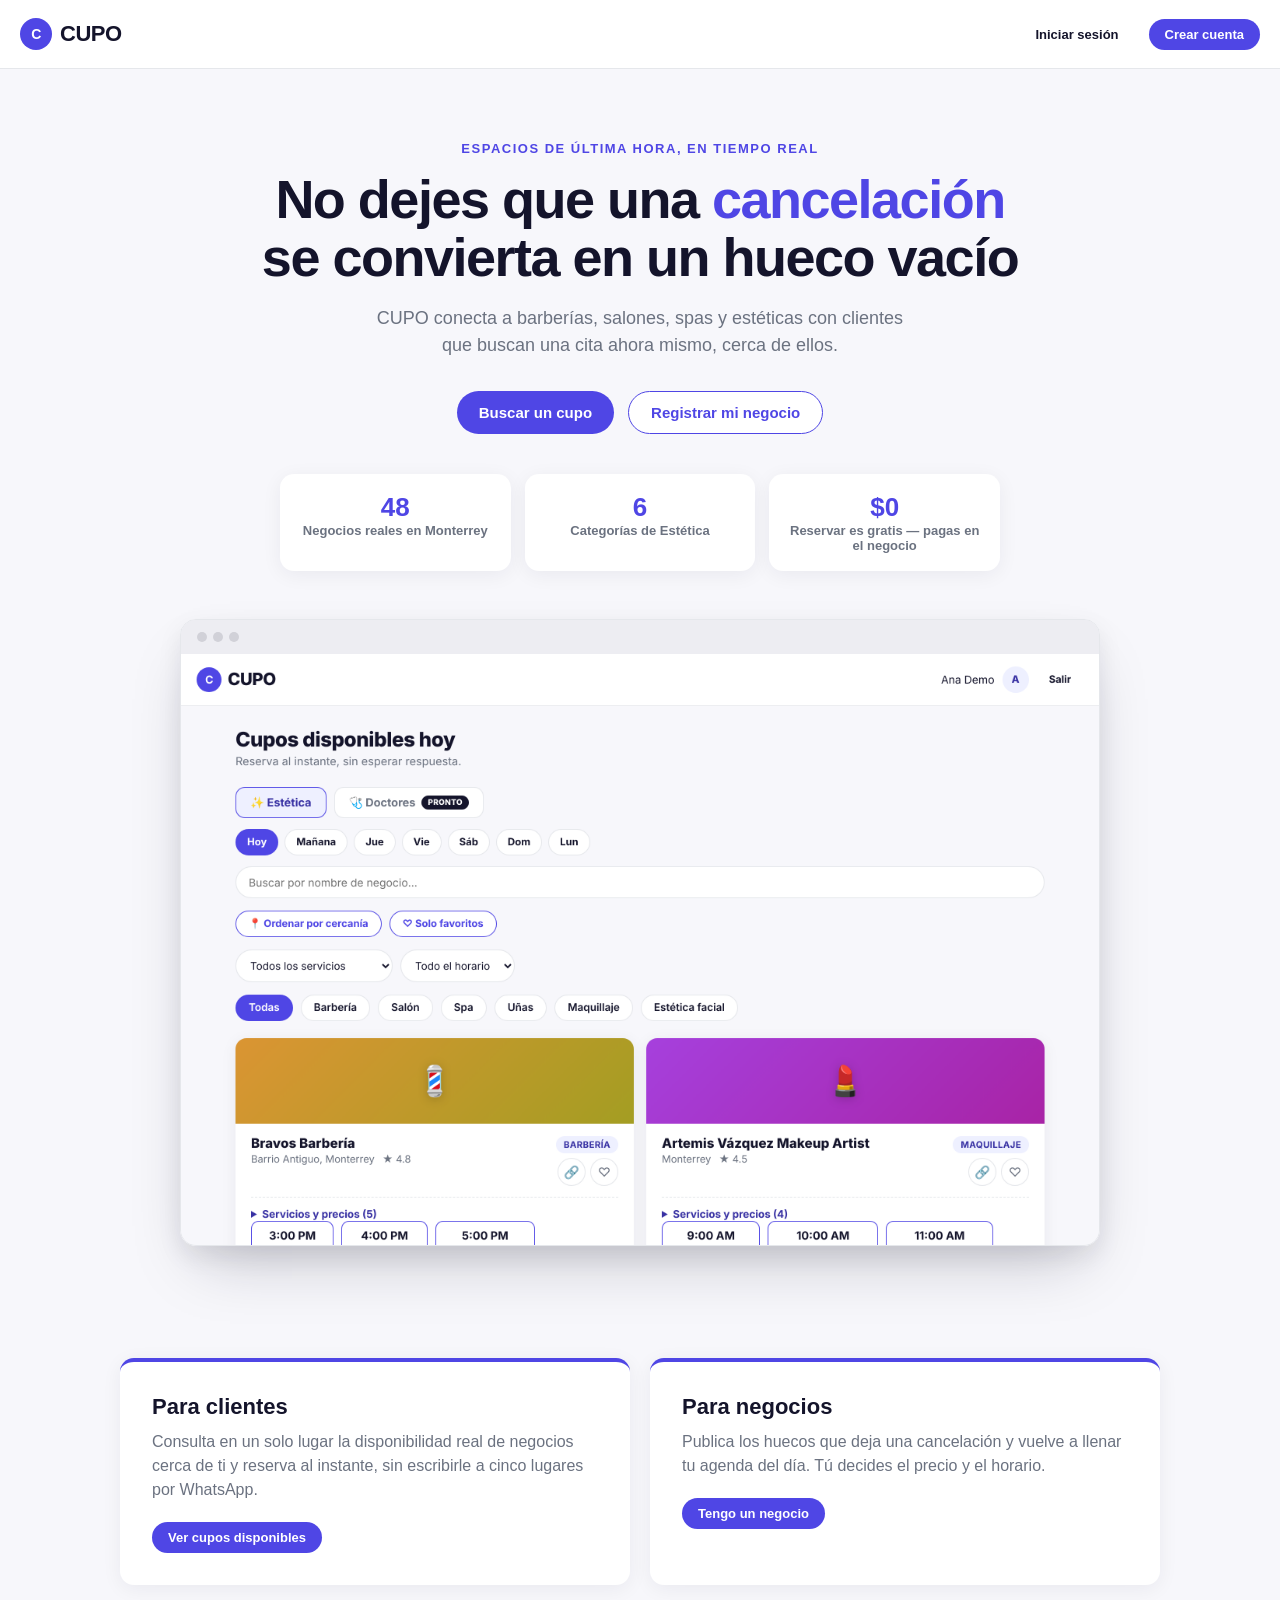
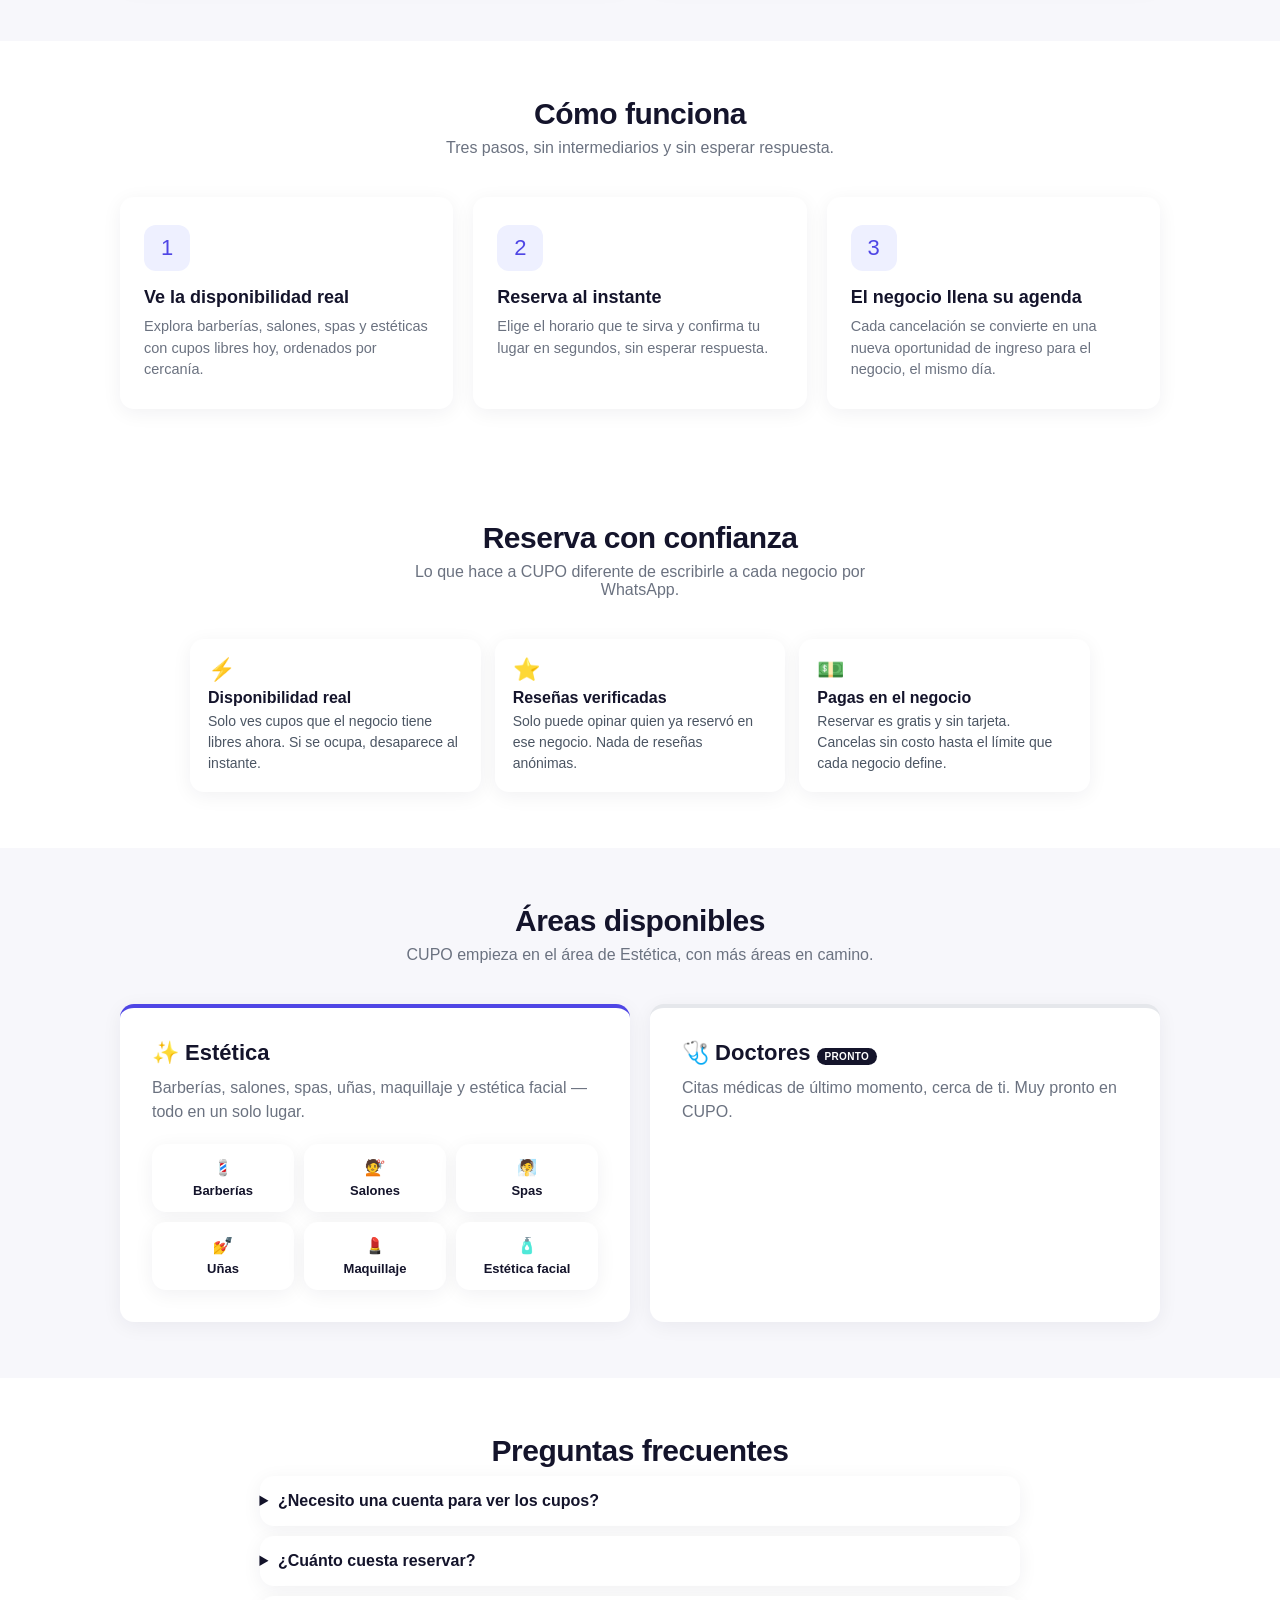
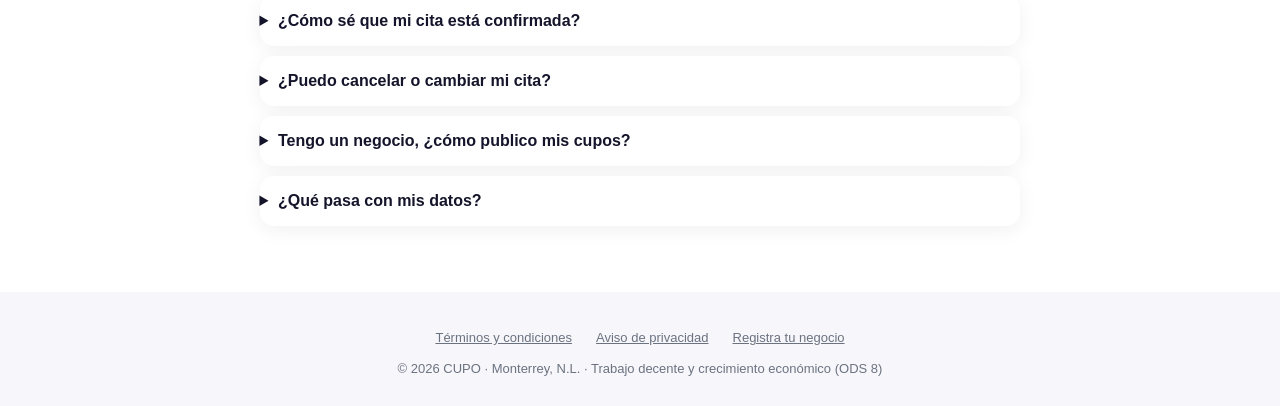
==== commit 79b38ff6: "Rewrite Ventas by appointment time, add attendance/contact, guest browsing, legal pages Research-dri" ====
--- a/index.html
+++ b/index.html
@@ -3,7 +3,22 @@
 <head>
 <meta charset="UTF-8">
 <meta name="viewport" content="width=device-width, initial-scale=1.0">
-<title>CUPO — Citas de último momento</title>
+<title>CUPO — Citas de último momento en barberías, salones y spas</title>
+<meta name="description" content="Ve en tiempo real los cupos libres de barberías, salones, spas y estéticas en Monterrey y reserva al instante. Reservar es gratis: pagas en el negocio.">
+<link rel="canonical" href="https://mycupo.com/">
+<meta property="og:type" content="website">
+<meta property="og:site_name" content="CUPO">
+<meta property="og:locale" content="es_MX">
+<meta property="og:title" content="CUPO — Citas de último momento, al instante">
+<meta property="og:description" content="Cupos libres hoy en barberías, salones, spas y estéticas de Monterrey. Reserva en segundos y paga en el negocio.">
+<meta property="og:url" content="https://mycupo.com/">
+<meta property="og:image" content="https://mycupo.com/assets/og-image.png">
+<meta property="og:image:width" content="1200">
+<meta property="og:image:height" content="630">
+<meta name="twitter:card" content="summary_large_image">
+<meta name="theme-color" content="#4F46E5">
+<link rel="manifest" href="manifest.webmanifest">
+<link rel="apple-touch-icon" href="assets/apple-touch-icon.png">
 <link rel="icon" type="image/svg+xml" href="favicon.svg">
 <link rel="stylesheet" href="css/styles.css">
 </head>
@@ -17,12 +32,13 @@
   </div>
 </nav>
 
+<main>
 <header class="hero">
   <div class="eyebrow">Espacios de última hora, en tiempo real</div>
   <h1>No dejes que una <span>cancelación</span><br>se convierta en un hueco vacío</h1>
   <p>CUPO conecta a barberías, salones, spas y estéticas con clientes que buscan una cita ahora mismo, cerca de ellos.</p>
   <div class="hero-actions">
-    <a href="auth.html?mode=register&role=cliente" class="btn btn-primary">Buscar un cupo</a>
+    <a href="cliente.html" class="btn btn-primary">Buscar un cupo</a>
     <a href="auth.html?mode=register&role=negocio" class="btn btn-outline">Registrar mi negocio</a>
   </div>
 
@@ -53,7 +69,7 @@
       <div class="split-card">
         <h3>Para clientes</h3>
         <p>Consulta en un solo lugar la disponibilidad real de negocios cerca de ti y reserva al instante, sin escribirle a cinco lugares por WhatsApp.</p>
-        <a href="auth.html?mode=register&role=cliente" class="btn btn-primary btn-sm">Soy cliente</a>
+        <a href="cliente.html" class="btn btn-primary btn-sm">Ver cupos disponibles</a>
       </div>
       <div class="split-card">
         <h3>Para negocios</h3>
@@ -88,6 +104,18 @@
   </div>
 </section>
 
+<section class="section" style="background:var(--white)">
+  <div class="container">
+    <h2 class="section-title">Reserva con confianza</h2>
+    <p class="section-sub">Lo que hace a CUPO diferente de escribirle a cada negocio por WhatsApp.</p>
+    <div class="trust-row">
+      <div class="trust-item"><div class="ico">⚡</div><strong>Disponibilidad real</strong><span>Solo ves cupos que el negocio tiene libres ahora. Si se ocupa, desaparece al instante.</span></div>
+      <div class="trust-item"><div class="ico">⭐</div><strong>Reseñas verificadas</strong><span>Solo puede opinar quien ya reservó en ese negocio. Nada de reseñas anónimas.</span></div>
+      <div class="trust-item"><div class="ico">💵</div><strong>Pagas en el negocio</strong><span>Reservar es gratis y sin tarjeta. Cancelas sin costo hasta el límite que cada negocio define.</span></div>
+    </div>
+  </div>
+</section>
+
 <section class="section">
   <div class="container">
     <h2 class="section-title">Áreas disponibles</h2>
@@ -105,7 +133,7 @@
           <div class="card center" style="padding:14px;text-align:center">🧴<div style="font-size:13px;font-weight:700;margin-top:6px">Estética facial</div></div>
         </div>
       </div>
-      <div class="split-card" style="border-top-color:var(--gray-light);opacity:0.85">
+      <div class="split-card" style="border-top-color:var(--gray-light)">
         <h3>🩺 Doctores <span class="soon-badge">Pronto</span></h3>
         <p>Citas médicas de último momento, cerca de ti. Muy pronto en CUPO.</p>
       </div>
@@ -113,8 +141,25 @@
   </div>
 </section>
 
+<section class="section" style="background:var(--white)">
+  <div class="container">
+    <h2 class="section-title">Preguntas frecuentes</h2>
+    <div class="faq">
+      <details><summary>¿Necesito una cuenta para ver los cupos?</summary><p>No. Puedes ver todos los cupos sin registrarte. La cuenta se pide hasta el momento de reservar, y al entrar regresas justo al cupo que elegiste.</p></details>
+      <details><summary>¿Cuánto cuesta reservar?</summary><p>Nada. Reservar en CUPO es gratis y no pedimos tarjeta: el pago se hace directamente en el negocio, por los medios que él acepte.</p></details>
+      <details><summary>¿Cómo sé que mi cita está confirmada?</summary><p>Al reservar recibes un folio (por ejemplo CUPO-AB12CD) y tu cita aparece en “Mis reservas” con la dirección, un botón para llegar en el mapa y otro para agregarla a tu calendario.</p></details>
+      <details><summary>¿Puedo cancelar o cambiar mi cita?</summary><p>Sí, desde “Mis reservas”, sin costo, hasta el límite de horas que define cada negocio (lo ves antes de confirmar). Para cambiarla, elige “Reagendar”: cancela esa cita y te muestra otros horarios del mismo negocio.</p></details>
+      <details><summary>Tengo un negocio, ¿cómo publico mis cupos?</summary><p>Crea tu cuenta de negocio, agrega tus servicios y define tu horario semanal una sola vez: los cupos se publican solos para las próximas semanas. Puedes cerrar días, agendar a mano a quien te llama y ver tus ventas.</p></details>
+      <details><summary>¿Qué pasa con mis datos?</summary><p>Los usamos solo para tu cuenta y tus reservas, y el negocio donde reservas ve tu nombre y teléfono para atenderte. No los vendemos. Lee el <a href="privacidad.html" style="color:var(--indigo);text-decoration:underline">Aviso de privacidad</a>.</p></details>
+    </div>
+  </div>
+</section>
+
+</main>
+
 <footer>
-  &copy; 2026 CUPO · Trabajo decente y crecimiento económico (ODS 8)
+  <div class="footer-links"><a href="terminos.html">Términos y condiciones</a><a href="privacidad.html">Aviso de privacidad</a><a href="auth.html?mode=register&amp;role=negocio">Registra tu negocio</a></div>
+  &copy; 2026 CUPO · Monterrey, N.L. · Trabajo decente y crecimiento económico (ODS 8)
 </footer>
 
 </body>
--- a/css/styles.css
+++ b/css/styles.css
@@ -727,6 +727,8 @@
   color: var(--white);
   border-color: var(--indigo);
 }
+.slot.mine .price { color: rgba(255, 255, 255, 0.85); }
+.slot.warn { border-style: dashed; border-color: var(--amber); color: var(--amber); }
 
 .empty-state {
   text-align: center;
@@ -778,6 +780,7 @@
   gap: 12px;
   flex-shrink: 0;
 }
+.modal-header { margin-bottom: 12px; }
 .modal-header h3 { margin: 0; }
 .modal-close {
   background: none;
@@ -810,14 +813,19 @@
   background: var(--navy);
   color: var(--white);
   padding: 14px 22px;
-  border-radius: 999px;
+  border-radius: 22px;
   font-size: 14px;
   font-weight: 600;
   opacity: 0;
   transition: all 0.25s ease;
   z-index: 200;
   pointer-events: none;
-  white-space: nowrap;
+  /* max-content + tope: un aviso corto queda en una línea y uno largo se
+     parte en vez de salirse de la pantalla en celular. */
+  width: max-content;
+  max-width: calc(100vw - 32px);
+  text-align: center;
+  line-height: 1.4;
 }
 .toast.show {
   opacity: 1;
@@ -1032,7 +1040,8 @@
 .sale-row .sale-service { font-weight: 700; }
 .sale-row .sale-meta { color: var(--gray); font-size: 12px; }
 .sale-row .sale-amount { font-weight: 800; }
-.sale-row.cancelada { opacity: 0.55; }
+.sale-row.cancelada .sale-service, .sale-row.cancelada .sale-amount { text-decoration: line-through; text-decoration-thickness: 1px; }
+.sale-row.cancelada .sale-meta { color: #4B5563; }
 .sale-row .sale-badge {
   font-size: 10.5px;
   font-weight: 800;
@@ -1126,7 +1135,7 @@
 
 .discount-badge {
   background: #FEF2F2;
-  color: var(--red);
+  color: #B91C1C;
   font-size: 10.5px;
   font-weight: 800;
   padding: 2px 7px;
@@ -1209,6 +1218,22 @@
   color: var(--navy);
   resize: vertical;
 }
+.field-hint {
+  display: block;
+  font-size: 12px;
+  color: var(--gray);
+  margin-top: 4px;
+}
+
+.review-photo {
+  width: 72px;
+  height: 72px;
+  object-fit: cover;
+  border-radius: 8px;
+  margin-top: 6px;
+  display: block;
+}
+
 .field textarea:focus {
   outline: none;
   border-color: var(--indigo);
@@ -1238,3 +1263,604 @@
   font-size: 16px;
   padding: 4px 8px;
 }
+
+/* ── AGENDA DEL NEGOCIO: calendario + panel del día ─────────────────────── */
+.agenda-grid {
+  display: grid;
+  grid-template-columns: minmax(0, 1fr);
+  gap: 16px;
+  align-items: start;
+}
+@media (min-width: 900px) {
+  .agenda-grid { grid-template-columns: minmax(0, 1.2fr) minmax(0, 1fr); }
+}
+.agenda-grid .biz-card { margin-bottom: 0; }
+
+.cal-head {
+  display: flex;
+  align-items: center;
+  gap: 8px;
+  margin-bottom: 14px;
+}
+.cal-title {
+  flex: 1;
+  margin: 0;
+  font-size: 17px;
+  font-weight: 800;
+  text-align: center;
+}
+.cal-nav {
+  width: 34px;
+  height: 34px;
+  border-radius: 50%;
+  background: var(--bg);
+  color: var(--navy);
+  font-size: 20px;
+  font-weight: 700;
+  line-height: 1;
+  flex-shrink: 0;
+}
+.cal-nav:hover { background: var(--indigo-light); }
+
+.cal-weekdays, .cal-grid {
+  display: grid;
+  grid-template-columns: repeat(7, minmax(0, 1fr));
+  gap: 4px;
+}
+.cal-weekdays span {
+  text-align: center;
+  font-size: 11.5px;
+  font-weight: 700;
+  color: var(--gray);
+  padding-bottom: 6px;
+}
+
+.cal-day {
+  min-height: 72px;
+  border-radius: 10px;
+  border: 1.5px solid transparent;
+  background: var(--bg);
+  padding: 5px 4px;
+  display: flex;
+  flex-direction: column;
+  align-items: stretch;
+  gap: 3px;
+  text-align: left;
+  color: var(--navy);
+  overflow: hidden;
+}
+.cal-day:hover { border-color: var(--gray-light); }
+.cal-day.blank { background: transparent; pointer-events: none; }
+.cal-day.past { color: var(--gray); }
+.cal-day.past .cal-tag.booked { background: var(--indigo-light); color: var(--indigo-dark); }
+.cal-day.past .cal-tag.free { background: #F0FDF4; }
+/* Rayado = día que no se trabaja según el horario semanal. */
+.cal-day.off {
+  background: repeating-linear-gradient(135deg, var(--bg), var(--bg) 6px, #EBEBF2 6px, #EBEBF2 12px);
+}
+.cal-day.closed { background: #FEF2F2; }
+.cal-day.selected {
+  border-color: var(--indigo);
+  box-shadow: 0 0 0 3px var(--indigo-light);
+}
+.cal-num {
+  width: 24px;
+  height: 24px;
+  border-radius: 50%;
+  display: flex;
+  align-items: center;
+  justify-content: center;
+  font-size: 13px;
+  font-weight: 800;
+}
+.cal-day.today .cal-num { background: var(--indigo); color: var(--white); }
+
+.cal-tag {
+  font-size: 10.5px;
+  font-weight: 700;
+  line-height: 1.5;
+  border-radius: 6px;
+  padding: 0 5px;
+  white-space: nowrap;
+  overflow: hidden;
+  text-overflow: ellipsis;
+}
+.cal-tag b { font-weight: 800; }
+.cal-tag i { font-style: normal; }
+.cal-tag .cal-icon { display: none; }
+.cal-tag.booked { background: var(--indigo); color: var(--white); }
+.cal-tag.free { background: #DCFCE7; color: #166534; }
+.cal-tag.closed { background: var(--red); color: var(--white); }
+.cal-tag.absent { background: var(--amber-bg); color: var(--amber); }
+.cal-tag.off, .cal-tag.planned { color: var(--gray); font-weight: 600; padding: 0 2px; }
+
+/* En celular cada celda mide ~45px: se quedan solo los números (3 citas →
+   "3") y los colores; el detalle completo está en el panel del día. */
+@media (max-width: 560px) {
+  .cal-card { padding: 14px 10px; }
+  .cal-day { min-height: 58px; padding: 4px 2px; align-items: center; }
+  .cal-tag { padding: 0 4px; min-width: 18px; text-align: center; }
+  .cal-tag i { display: none; }
+  .cal-tag .cal-icon { display: inline; }
+  .cal-tag.off, .cal-tag.planned { display: none; }
+}
+
+.cal-legend {
+  display: flex;
+  flex-wrap: wrap;
+  gap: 6px 14px;
+  margin-top: 14px;
+  font-size: 12px;
+  font-weight: 600;
+  color: var(--gray);
+}
+.cal-legend .dot {
+  display: inline-block;
+  width: 11px;
+  height: 11px;
+  border-radius: 3px;
+  margin-right: 5px;
+  vertical-align: -1px;
+}
+.cal-legend .dot.today { border-radius: 50%; background: var(--indigo); }
+.cal-legend .dot.booked { background: var(--indigo); }
+.cal-legend .dot.free { background: #86EFAC; }
+.cal-legend .dot.closed { background: var(--red); }
+.cal-legend .dot.off {
+  background: repeating-linear-gradient(135deg, #F1F1F6, #F1F1F6 2px, #C9C9D6 2px, #C9C9D6 4px);
+}
+
+.day-head {
+  display: flex;
+  align-items: flex-start;
+  justify-content: space-between;
+  gap: 10px;
+  margin-bottom: 12px;
+}
+.day-group {
+  font-size: 11.5px;
+  font-weight: 800;
+  color: var(--gray);
+  text-transform: uppercase;
+  letter-spacing: 0.4px;
+  margin: 14px 0 8px;
+}
+.day-group:first-child { margin-top: 0; }
+.day-card .slot { cursor: pointer; }
+.day-card .slot.mine:hover { background: var(--indigo-dark); }
+.day-card .empty-state { padding: 18px 14px; font-size: 13px; }
+.day-actions {
+  display: flex;
+  gap: 10px;
+  flex-wrap: wrap;
+  margin-top: 16px;
+}
+.day-notice {
+  display: flex;
+  align-items: center;
+  justify-content: space-between;
+  gap: 10px;
+  background: var(--amber-bg);
+  color: var(--amber);
+  border-radius: 10px;
+  padding: 10px 14px;
+  font-size: 13px;
+  font-weight: 600;
+  line-height: 1.45;
+  margin-bottom: 12px;
+}
+.day-notice.closed { background: #FEF2F2; color: var(--red); }
+.day-notice.info { background: var(--bg); color: var(--gray); }
+.day-notice button { flex-shrink: 0; }
+
+.reservation-row.clickable { cursor: pointer; }
+.reservation-row.clickable:hover { color: var(--indigo); }
+
+.field input:disabled, .field select:disabled {
+  background: var(--bg);
+  color: var(--gray);
+}
+
+/* Agendar a mano (llamada o alguien que llegó sin reservar) */
+.walkin-box {
+  background: var(--indigo-light);
+  border-radius: 10px;
+  padding: 12px;
+  margin-bottom: 16px;
+}
+.walkin-box label {
+  display: block;
+  font-size: 13px;
+  font-weight: 700;
+  color: var(--indigo-dark);
+  margin-bottom: 8px;
+}
+.walkin-row { display: flex; gap: 8px; flex-wrap: wrap; }
+.walkin-row input, .walkin-row select {
+  flex: 1;
+  min-width: 130px;
+  padding: 9px 12px;
+  border-radius: 10px;
+  border: 1.5px solid var(--gray-light);
+  font-size: 13.5px;
+  font-family: inherit;
+  background: var(--white);
+  color: var(--navy);
+}
+.walkin-row input:focus, .walkin-row select:focus { outline: none; border-color: var(--indigo); }
+/* El servicio va en su propio renglón: junto al nombre se cortaba el precio. */
+.walkin-row select { flex-basis: 100%; }
+
+/* ── HORARIO SEMANAL (editor) ───────────────────────────────────────────── */
+.modal.modal-wide { max-width: 640px; }
+.sched-warning {
+  display: flex;
+  flex-wrap: wrap;
+  align-items: center;
+  justify-content: space-between;
+  gap: 10px;
+  background: var(--amber-bg);
+  color: var(--amber);
+  border-radius: 10px;
+  padding: 12px 14px;
+  font-size: 13.5px;
+  font-weight: 600;
+  line-height: 1.45;
+  margin-bottom: 14px;
+}
+.sched-card {
+  border: 1.5px solid var(--gray-light);
+  border-radius: 12px;
+  padding: 14px;
+  margin-bottom: 12px;
+}
+.sched-card-head {
+  display: flex;
+  align-items: flex-start;
+  justify-content: space-between;
+  gap: 10px;
+  flex-wrap: wrap;
+  margin-bottom: 12px;
+  font-size: 15px;
+}
+.sched-card-head select, .sched-times select {
+  padding: 7px 8px;
+  border-radius: 8px;
+  border: 1.5px solid var(--gray-light);
+  font-size: 13px;
+  font-family: inherit;
+  background: var(--white);
+  color: var(--navy);
+}
+.sched-label {
+  display: block;
+  font-size: 12px;
+  font-weight: 700;
+  color: var(--gray);
+  margin-bottom: 6px;
+}
+.sched-services { display: flex; flex-wrap: wrap; gap: 6px; margin-bottom: 12px; }
+.sched-chip {
+  padding: 5px 11px;
+  border-radius: 999px;
+  border: 1.5px solid var(--gray-light);
+  background: var(--white);
+  font-size: 12.5px;
+  font-weight: 600;
+  color: var(--gray);
+}
+.sched-chip.active {
+  background: var(--indigo-light);
+  border-color: var(--indigo);
+  color: var(--indigo-dark);
+}
+.sched-chip.active::before { content: "✓ "; }
+.sched-rule {
+  background: var(--bg);
+  border: 1.5px solid transparent;
+  border-radius: 10px;
+  padding: 10px;
+  margin-bottom: 8px;
+}
+.sched-rule.invalid { border-color: var(--red); }
+.sched-rule.invalid .sched-rule-info { color: var(--red); font-weight: 700; }
+.sched-days { display: flex; align-items: center; gap: 5px; margin-bottom: 8px; }
+.sched-remove { margin-left: auto; font-size: 16px; padding: 4px 6px; flex-shrink: 0; }
+.sched-day {
+  width: 32px;
+  height: 32px;
+  border-radius: 50%;
+  border: 1.5px solid var(--gray-light);
+  background: var(--white);
+  font-size: 12.5px;
+  font-weight: 800;
+  color: var(--gray);
+}
+.sched-day.active { background: var(--indigo); border-color: var(--indigo); color: var(--white); }
+.sched-times {
+  display: flex;
+  flex-wrap: wrap;
+  align-items: center;
+  gap: 6px 8px;
+  font-size: 13px;
+  font-weight: 600;
+  color: var(--gray);
+}
+.sched-rule-info { font-size: 12px; color: var(--gray); margin-top: 6px; }
+.modal p.sched-empty { margin: 0 0 10px; }
+.modal p.sched-total {
+  margin: 10px 0 0;
+  font-size: 13.5px;
+  font-weight: 700;
+  color: var(--navy);
+}
+.modal p.field-hint { font-size: 12px; margin: 0; }
+
+/* En celular el editor de horario necesita cada pixel: 7 días en una fila. */
+@media (max-width: 560px) {
+  .modal-overlay { padding: 12px; }
+  .modal { padding: 20px 18px; }
+  .sched-card { padding: 12px 10px; }
+  .sched-rule { padding: 10px 8px; }
+  .sched-days { gap: 4px; }
+  .sched-day { width: 28px; height: 28px; font-size: 12px; }
+}
+
+/* Tres números en una fila también en celular (panel del negocio): apilados
+   empujaban el calendario una pantalla completa hacia abajo. */
+@media (max-width: 700px) {
+  .stat-row.compact { grid-template-columns: repeat(3, minmax(0, 1fr)); gap: 8px; margin-bottom: 18px; }
+  .stat-row.compact .stat-card { padding: 12px 10px; }
+  .stat-row.compact .stat-card .num { font-size: 21px; }
+  .stat-row.compact .stat-card .lbl { font-size: 11.5px; line-height: 1.3; }
+}
+
+/* Un nombre largo de negocio/cliente ya no empuja "Salir" fuera de la pantalla:
+   se corta con "…" usando solo el espacio que sobra junto al logo, el avatar y
+   el botón (≈290px) — en celular angosto desaparece y queda el avatar. */
+.dash-header { gap: 12px; }
+.dash-user { min-width: 0; }
+.dash-user > span {
+  min-width: 0;
+  max-width: clamp(0px, calc(100vw - 290px), 42vw);
+  overflow: hidden;
+  text-overflow: ellipsis;
+  white-space: nowrap;
+}
+
+/* ───────────────────────── VENTAS: segunda versión ───────────────────────── */
+.period-bar { display: flex; align-items: center; gap: 12px; flex-wrap: wrap; margin-bottom: 8px; }
+.period-bar .period-tabs { margin-bottom: 0; max-width: 100%; overflow-x: auto; }
+.period-tabs button { min-height: 40px; white-space: nowrap; }
+.range-inputs { display: flex; gap: 10px; flex-wrap: wrap; font-size: 13px; font-weight: 600; color: var(--gray); }
+.range-inputs label { display: inline-flex; align-items: center; gap: 6px; }
+.range-inputs input {
+  font: inherit; color: var(--navy); padding: 8px 10px; min-height: 40px;
+  border: 1.5px solid var(--gray-light); border-radius: 10px; background: var(--white);
+}
+.period-caption { margin: 0 0 18px; color: var(--gray); font-size: 13px; font-weight: 600; text-transform: capitalize; }
+
+.attention-banner {
+  display: flex; align-items: center; justify-content: space-between; gap: 12px; flex-wrap: wrap;
+  background: var(--amber-bg); color: #78350F; border-radius: var(--radius);
+  padding: 12px 16px; margin-bottom: 18px; font-size: 14px; font-weight: 600;
+}
+
+.stat-row.secondary { margin-top: -10px; }
+.stat-row.secondary .stat-card .num { font-size: 22px; }
+.stat-row.cols-4 .stat-card { min-width: 0; }
+@media (max-width: 480px) {
+  .stat-row.cols-4 { grid-template-columns: repeat(2, 1fr); gap: 10px; }
+  .stat-card { padding: 14px 14px; }
+  .stat-card .num { font-size: 22px; }
+  .stat-row.secondary .stat-card .num { font-size: 20px; }
+}
+
+.how-calc { margin: -8px 0 18px; font-size: 13px; color: var(--gray); }
+.how-calc summary { cursor: pointer; font-weight: 700; padding: 6px 0; }
+.how-calc p { margin: 6px 0 0; line-height: 1.55; }
+
+.two-col { display: grid; grid-template-columns: 1fr 1fr; gap: 16px; }
+.two-col > .chart-card { min-width: 0; }
+@media (max-width: 800px) { .two-col { grid-template-columns: 1fr; gap: 0; } }
+.two-col .bar-row .bar-label { width: 70px; }
+
+.muted-msg { color: var(--gray); font-size: 13.5px; }
+.muted-msg a, .fill-tip a { color: var(--indigo); font-weight: 700; text-decoration: underline; }
+
+.fill-card { border: 1.5px solid var(--indigo-light); }
+.fill-days { margin-top: 12px; }
+.fill-tip { margin: 14px 0 0; font-size: 12.5px; color: var(--gray); line-height: 1.5; }
+
+.mix-bar { height: 12px; background: var(--indigo-light); border-radius: 999px; overflow: hidden; margin-top: 16px; }
+.mix-fresh { height: 100%; background: var(--green); border-radius: 999px 0 0 999px; }
+.mix-legend { display: flex; gap: 16px; margin-top: 8px; font-size: 12px; color: var(--gray); font-weight: 600; }
+.mix-legend .dot { display: inline-block; width: 9px; height: 9px; border-radius: 50%; margin-right: 5px; }
+.mix-legend .dot.fresh { background: var(--green); }
+.mix-legend .dot.ret { background: var(--indigo-light); box-shadow: inset 0 0 0 1px #C7CAF5; }
+
+.rank-row .rank-count a { color: var(--indigo); font-weight: 700; }
+
+.hist-head { display: flex; align-items: center; justify-content: space-between; gap: 12px; flex-wrap: wrap; margin-bottom: 12px; }
+.hist-controls { display: flex; gap: 10px; flex-wrap: wrap; margin-bottom: 12px; }
+.hist-controls input, .hist-controls select {
+  font: inherit; font-size: 14px; color: var(--navy); background: var(--white);
+  border: 1.5px solid var(--gray-light); border-radius: 10px; padding: 0 12px; min-height: 44px;
+}
+.hist-controls input { flex: 1 1 220px; min-width: 0; }
+.hist-controls select { flex: 0 1 220px; }
+
+.hist-card { padding: 4px 18px; }
+.sale-row { align-items: flex-start; }
+.sale-row .sale-right { display: flex; flex-direction: column; align-items: flex-end; gap: 8px; flex-shrink: 0; }
+.sale-row .sale-top { display: flex; align-items: center; gap: 10px; }
+.sale-row .sale-actions { display: flex; gap: 6px; flex-wrap: wrap; justify-content: flex-end; }
+.sale-row .sale-contact { display: flex; gap: 12px; margin-top: 2px; font-size: 12.5px; font-weight: 700; }
+.sale-row .sale-contact a { color: var(--indigo); text-decoration: underline; padding: 6px 0; }
+.sale-badge.upcoming { background: var(--indigo-light); color: var(--indigo-dark); }
+.sale-badge.noshow { background: var(--amber-bg); color: #78350F; }
+.sale-badge.cancel { background: #FEF2F2; color: #B91C1C; }
+
+.att-btn {
+  min-height: 36px; padding: 0 12px; border-radius: 999px; font-size: 12.5px; font-weight: 700;
+  background: var(--white); border: 1.5px solid var(--gray-light); color: var(--navy);
+}
+.att-btn.ok { border-color: #86EFAC; color: #166534; background: #F0FDF4; }
+.att-btn.no { border-color: #FCD34D; color: #78350F; background: #FFFBEB; }
+.att-btn.undo { color: #166534; font-weight: 700; background: none; border-color: transparent; padding: 0 4px; min-height: 32px; }
+.att-btn.undo.is-no { color: #78350F; }
+.att-btn.undo span { color: var(--gray); font-weight: 600; text-decoration: underline; margin-left: 4px; }
+.att-btn:disabled { opacity: 0.5; }
+@media (max-width: 520px) {
+  .sale-row { flex-direction: column; align-items: stretch; }
+  .sale-row .sale-right { align-items: flex-start; }
+  .sale-row .sale-actions { justify-content: flex-start; }
+  .sale-row .sale-top { justify-content: space-between; width: 100%; }
+}
+
+/* ───────────────────────── AGENDA DEL DÍA ───────────────────────── */
+.agenda-list { display: flex; flex-direction: column; gap: 8px; margin-bottom: 14px; }
+.agenda-row {
+  display: flex; align-items: center; justify-content: space-between; gap: 12px; flex-wrap: wrap;
+  background: var(--white); border: 1.5px solid var(--gray-light); border-radius: 12px; padding: 8px 12px;
+}
+.agenda-row.noshow { border-color: #FCD34D; background: #FFFBEB; }
+.agenda-main {
+  display: flex; align-items: center; gap: 12px; flex: 1 1 220px; min-width: 0; min-height: 44px;
+  background: none; text-align: left; padding: 0; color: inherit; font: inherit;
+}
+.agenda-time { font-weight: 800; color: var(--indigo-dark); min-width: 68px; font-size: 14px; }
+.agenda-who { display: flex; flex-direction: column; gap: 2px; min-width: 0; font-size: 13px; color: var(--gray); }
+.agenda-who strong { color: var(--navy); font-size: 14.5px; overflow-wrap: anywhere; }
+.agenda-who em { font-style: normal; font-weight: 600; color: var(--gray); font-size: 12px; }
+.agenda-side { display: flex; align-items: center; gap: 12px; flex-wrap: wrap; justify-content: flex-end; }
+.agenda-side .sale-contact { display: flex; gap: 12px; font-size: 13px; font-weight: 700; }
+.agenda-side .sale-contact a { color: var(--indigo); text-decoration: underline; padding: 12px 0; }
+.agenda-status { display: inline-flex; gap: 6px; flex-wrap: wrap; }
+.contact-row { display: flex; gap: 8px; flex-wrap: wrap; margin-bottom: 12px; }
+.walkin-row input[type="tel"] { flex: 1 1 140px; min-width: 0; }
+@media (max-width: 520px) {
+  .agenda-side { justify-content: flex-start; width: 100%; }
+}
+
+/* ───────────────────────── CLIENTE: lo más pronto, Mis reservas ───────────────────────── */
+.more-wrap { text-align: center; margin: 18px 0 4px; }
+.day-tabs.muted .day-tab { opacity: 0.55; }
+.next-pill {
+  display: inline-block; margin-top: 8px; padding: 4px 10px; border-radius: 999px;
+  background: var(--indigo-light); color: var(--indigo-dark); font-size: 12px; font-weight: 700;
+}
+.next-pill.soon { background: #DCFCE7; color: #166534; }
+.slot[role="button"]:focus-visible, .agenda-main:focus-visible, .att-btn:focus-visible { outline: 3px solid var(--indigo); outline-offset: 2px; }
+.empty-state strong { display: block; color: var(--navy); margin-bottom: 4px; }
+.empty-state p { margin: 0 0 12px; }
+
+.res-heading { font-size: 15px; margin: 0 0 10px; color: var(--gray); text-transform: uppercase; letter-spacing: 0.4px; }
+.res-card {
+  display: block; background: var(--white); border-radius: var(--radius); box-shadow: var(--shadow);
+  padding: 16px 18px; margin-bottom: 12px;
+}
+.res-card.past { opacity: 0.9; box-shadow: none; border: 1.5px solid var(--gray-light); }
+.res-top { display: flex; justify-content: space-between; gap: 12px; }
+.res-card .res-info { display: flex; flex-direction: column; gap: 3px; min-width: 0; }
+.res-card .res-when { font-weight: 800; color: var(--indigo-dark); font-size: 14px; }
+.res-card .res-title { font-weight: 800; font-size: 16px; overflow-wrap: anywhere; }
+.res-card .res-sub { color: var(--gray); font-size: 13px; overflow-wrap: anywhere; }
+.res-card .res-price { font-size: 16px; white-space: nowrap; }
+.res-actions { display: flex; flex-wrap: wrap; gap: 8px; margin-top: 12px; align-items: center; }
+.res-actions .btn, .res-actions .btn-link-danger { min-height: 40px; display: inline-flex; align-items: center; }
+.res-note { margin: 10px 0 0; font-size: 12.5px; color: #78350F; background: var(--amber-bg); padding: 8px 12px; border-radius: 10px; }
+.res-history { margin-top: 12px; }
+.res-history summary { cursor: pointer; font-weight: 700; color: var(--gray); padding: 10px 0; min-height: 44px; }
+
+/* ───────────────────────── Legales, footer, FAQ ───────────────────────── */
+.legal { max-width: 760px; margin: 28px auto 40px; padding: 0 20px; line-height: 1.65; font-size: 16px; }
+.legal h1 { font-size: 30px; margin: 0 0 4px; }
+.legal h2 { font-size: 19px; margin: 28px 0 8px; }
+.legal p, .legal li { color: #374151; }
+.legal ul { padding-left: 22px; }
+.legal li { margin-bottom: 6px; }
+.legal a { color: var(--indigo); text-decoration: underline; }
+.legal-date { color: var(--gray); font-size: 14px; margin: 0 0 20px; }
+.legal-links { margin-top: 32px; }
+
+footer .footer-links { display: flex; justify-content: center; gap: 20px; flex-wrap: wrap; margin-bottom: 8px; }
+footer .footer-links a { color: var(--gray); text-decoration: underline; padding: 8px 2px; }
+footer .footer-links a:hover { color: var(--indigo); }
+
+.accept-row { display: flex; align-items: flex-start; gap: 10px; font-size: 13.5px; color: #374151; margin: 4px 0 14px; line-height: 1.45; }
+.accept-row input { width: 20px; height: 20px; margin: 1px 0 0; flex-shrink: 0; accent-color: var(--indigo); }
+.accept-row a { color: var(--indigo); text-decoration: underline; }
+
+.faq { max-width: 760px; margin: 0 auto; }
+.faq details { background: var(--white); border-radius: var(--radius); box-shadow: var(--shadow); margin-bottom: 10px; padding: 0 18px; }
+.faq summary { cursor: pointer; font-weight: 700; padding: 16px 0; min-height: 48px; list-style-position: outside; }
+.faq details[open] summary { color: var(--indigo-dark); }
+.faq details p { margin: 0 0 16px; color: #374151; line-height: 1.6; }
+.trust-row { display: grid; grid-template-columns: repeat(3, 1fr); gap: 14px; max-width: 900px; margin: 0 auto; }
+.trust-item { background: var(--white); border-radius: var(--radius); box-shadow: var(--shadow); padding: 18px; text-align: left; }
+.trust-item .ico { font-size: 22px; }
+.trust-item strong { display: block; margin: 6px 0 4px; }
+.trust-item span { color: #4B5563; font-size: 14px; line-height: 1.5; }
+@media (max-width: 700px) { .trust-row { grid-template-columns: 1fr; } }
+
+/* Móvil: el landing se salía ~26 px a 360 px (tarjeta "Estética"). */
+.split > * { min-width: 0; }
+.split-card .card { min-width: 0; overflow-wrap: anywhere; }
+@media (max-width: 560px) {
+  .split-card { padding: 24px 18px; }
+  .split-card .grid-3 { gap: 8px !important; }
+  .split-card .grid-3 .card { padding: 10px 4px !important; }
+}
+
+/* ───────────────────────── Accesibilidad y comodidad táctil (investigación) ─────────────────────────
+   WCAG 2.2: objetivos ≥ 24 px (AA), ideal 44 px (AAA, también la guía de Apple); foco visible;
+   respetar "reducir movimiento". */
+:where(button, a, summary, [role="button"], select, input, textarea):focus-visible {
+  outline: 3px solid var(--indigo);
+  outline-offset: 2px;
+}
+.btn-link-forgot, .mode-toggle button { min-height: 44px; padding-top: 0; padding-bottom: 0; }
+@media (max-width: 700px), (pointer: coarse) {
+  .btn-sm, .day-tab, .chip, .role-toggle button, .att-btn, .btn-link-danger, .filters-toggle { min-height: 44px; }
+  .cal-nav { min-width: 44px; min-height: 44px; }
+  .dash-user .btn-sm { min-height: 40px; }
+  summary { min-height: 44px; display: list-item; }
+  .how-calc summary { display: block; padding: 12px 0; }
+  .att-btn.undo { min-height: 40px; }
+  .fav-toggle { min-width: 44px; min-height: 44px; }
+}
+@media (prefers-reduced-motion: reduce) {
+  *, *::before, *::after { animation-duration: 0.01ms !important; animation-iteration-count: 1 !important; transition-duration: 0.01ms !important; scroll-behavior: auto !important; }
+}
+
+/* Esqueleto de carga: la lista se ve "armándose" en vez de quedar en blanco. */
+.skeleton-card { background: var(--white); border-radius: var(--radius); box-shadow: var(--shadow); overflow: hidden; margin-bottom: 16px; }
+.skeleton-card .sk-photo { height: 120px; }
+.skeleton-card .sk-body { padding: 16px 18px 20px; display: grid; gap: 10px; }
+.sk { background: linear-gradient(90deg, #ECEEF3 25%, #F6F7FA 37%, #ECEEF3 63%); background-size: 400% 100%; animation: sk-shimmer 1.3s ease infinite; border-radius: 8px; }
+.sk-line { height: 14px; }
+.sk-line.w60 { width: 60%; } .sk-line.w40 { width: 40%; } .sk-line.w80 { width: 80%; }
+.sk-chips { display: flex; gap: 8px; }
+.sk-chip { height: 44px; width: 86px; border-radius: 12px; }
+@keyframes sk-shimmer { 0% { background-position: 100% 50%; } 100% { background-position: 0 50%; } }
+
+/* Móvil: pestañas de día y categorías en UN renglón desplazable (como Booksy/Fresha)
+   en vez de apilarse en dos filas; botones del encabezado sin partirse en dos líneas. */
+.dash-user .btn { white-space: nowrap; }
+@media (max-width: 700px) {
+  .day-tabs, .toolbar {
+    flex-wrap: nowrap;
+    overflow-x: auto;
+    scrollbar-width: none;
+    -webkit-overflow-scrolling: touch;
+    margin-left: -20px; margin-right: -20px; padding: 2px 20px;
+    scroll-snap-type: x proximity;
+    scroll-padding: 0 20px;
+  }
+  .day-tabs::-webkit-scrollbar, .toolbar::-webkit-scrollbar { display: none; }
+  .day-tab, .chip { flex: 0 0 auto; scroll-snap-align: start; }
+  .day-tabs { margin-bottom: 12px; }
+  .toolbar { margin-bottom: 16px; }
+  #guestBox .btn { padding-left: 14px; padding-right: 14px; }
+}
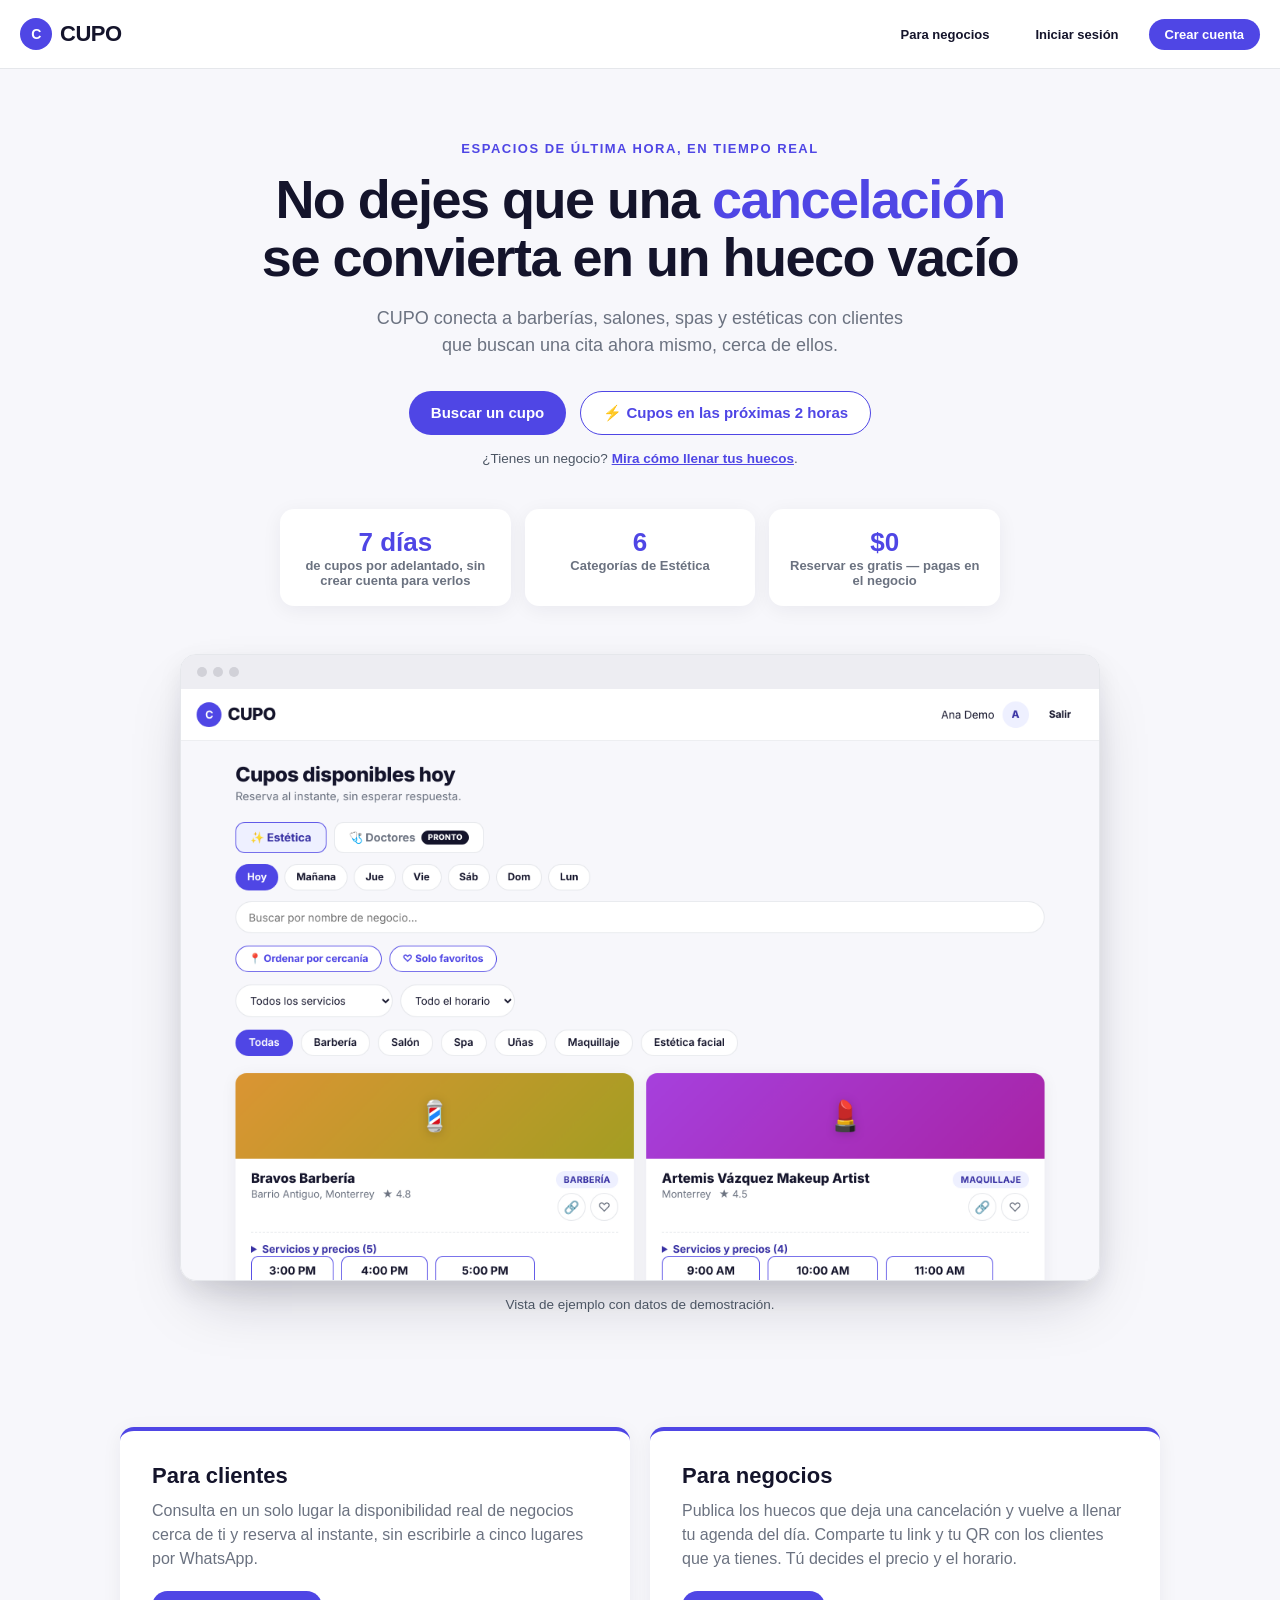
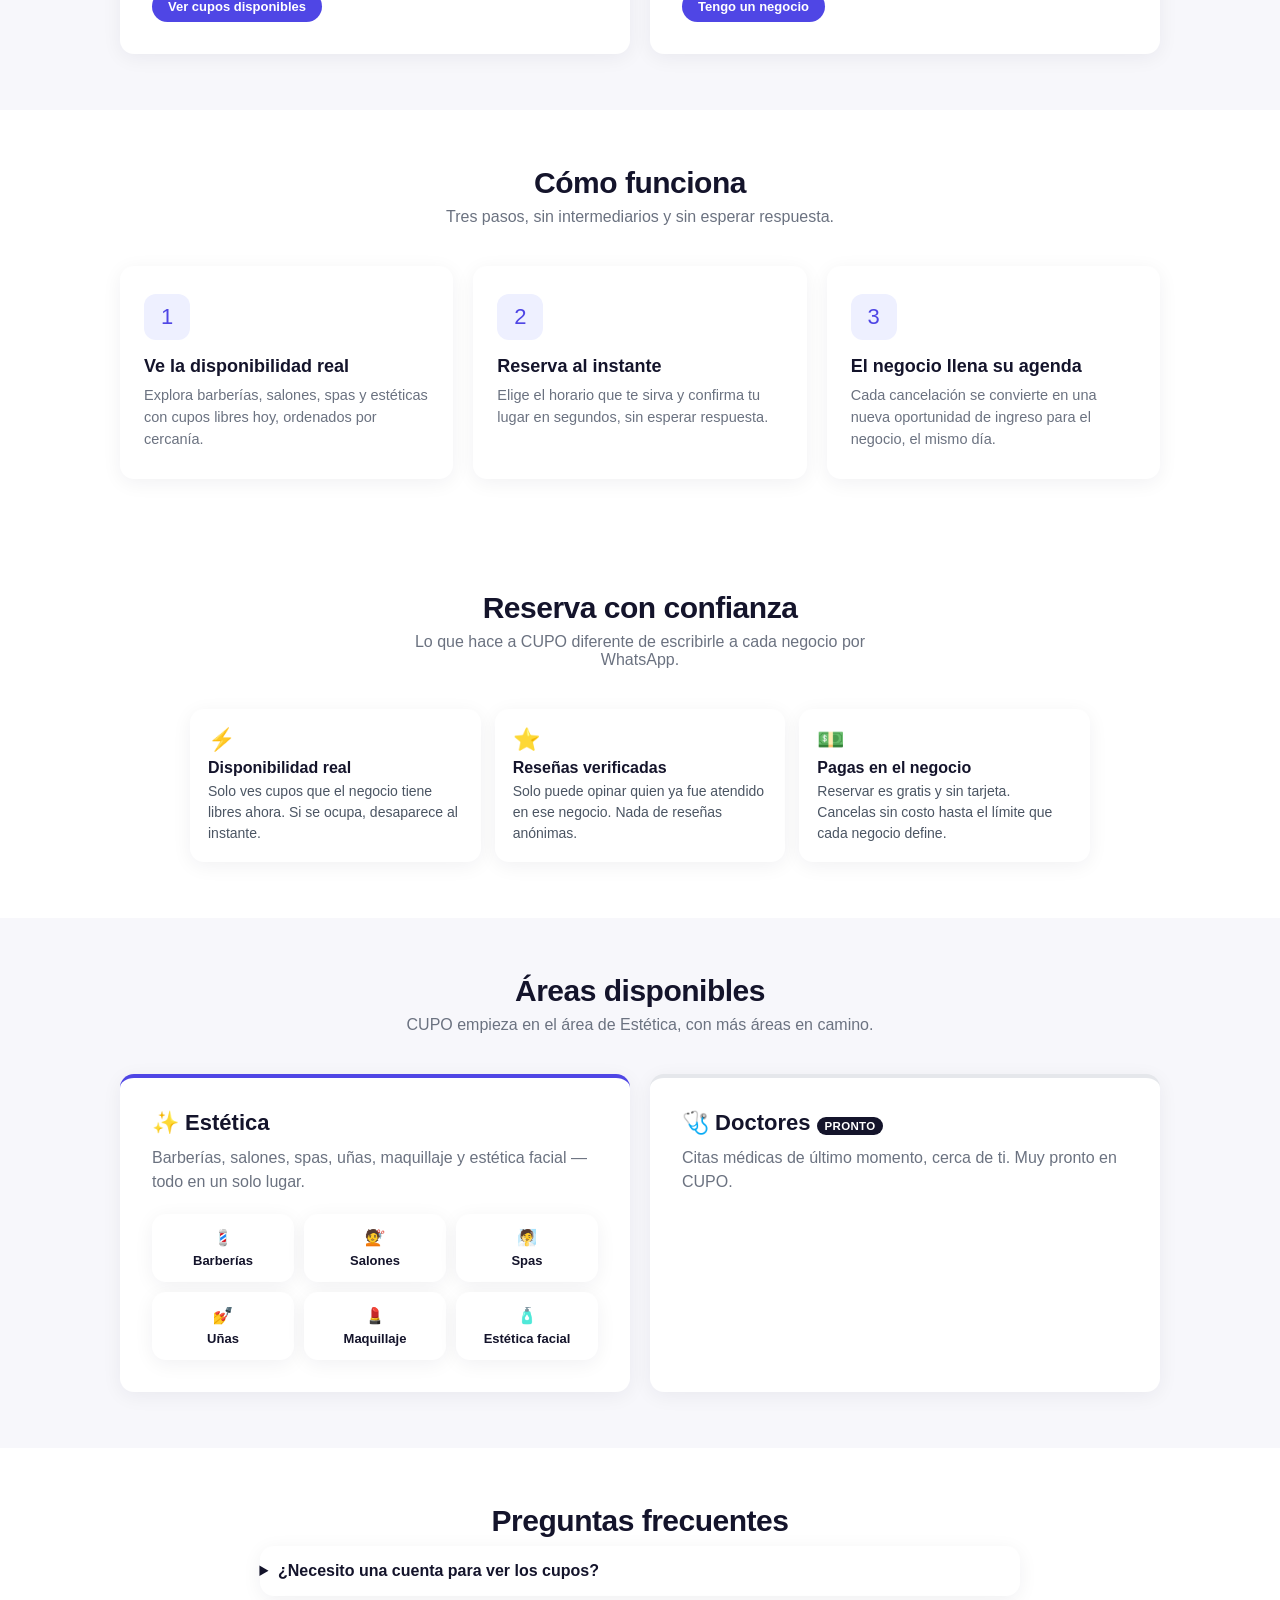
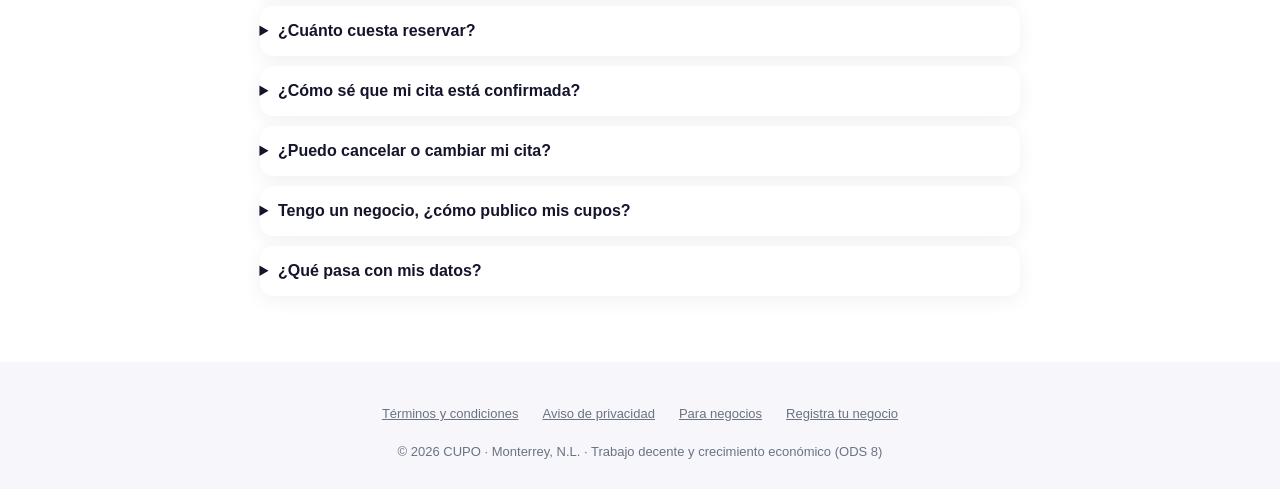
==== commit 5eeb7787: "Add business landing, onboarding checklist, share kit and URL-driven client routes Research round on" ====
--- a/index.html
+++ b/index.html
@@ -27,6 +27,7 @@
 <nav class="navbar">
   <div class="logo"><span class="logo-badge">C</span> CUPO</div>
   <div class="nav-links">
+    <a href="negocios.html" class="btn btn-ghost btn-sm">Para negocios</a>
     <a href="auth.html?mode=login" class="btn btn-ghost btn-sm">Iniciar sesión</a>
     <a href="auth.html?mode=register" class="btn btn-primary btn-sm">Crear cuenta</a>
   </div>
@@ -39,13 +40,14 @@
   <p>CUPO conecta a barberías, salones, spas y estéticas con clientes que buscan una cita ahora mismo, cerca de ellos.</p>
   <div class="hero-actions">
     <a href="cliente.html" class="btn btn-primary">Buscar un cupo</a>
-    <a href="auth.html?mode=register&role=negocio" class="btn btn-outline">Registrar mi negocio</a>
+    <a href="cliente.html?cuando=pronto" class="btn btn-outline">⚡ Cupos en las próximas 2 horas</a>
   </div>
+  <p class="hero-note">¿Tienes un negocio? <a href="negocios.html" style="color:var(--indigo);font-weight:700;text-decoration:underline">Mira cómo llenar tus huecos</a>.</p>
 
   <div class="stat-row" style="max-width:720px;margin:40px auto 0">
     <div class="stat-card">
-      <div class="num">48</div>
-      <div class="lbl">Negocios reales en Monterrey</div>
+      <div class="num">7 días</div>
+      <div class="lbl">de cupos por adelantado, sin crear cuenta para verlos</div>
     </div>
     <div class="stat-card">
       <div class="num">6</div>
@@ -61,6 +63,7 @@
     <div class="hero-shot-bar"><span></span><span></span><span></span></div>
     <img src="assets/app-screenshot.png" alt="Panel de cliente de CUPO mostrando cupos disponibles hoy en negocios de Monterrey" loading="lazy">
   </div>
+  <p class="hero-note">Vista de ejemplo con datos de demostración.</p>
 </header>
 
 <section class="section">
@@ -73,8 +76,8 @@
       </div>
       <div class="split-card">
         <h3>Para negocios</h3>
-        <p>Publica los huecos que deja una cancelación y vuelve a llenar tu agenda del día. Tú decides el precio y el horario.</p>
-        <a href="auth.html?mode=register&role=negocio" class="btn btn-primary btn-sm">Tengo un negocio</a>
+        <p>Publica los huecos que deja una cancelación y vuelve a llenar tu agenda del día. Comparte tu link y tu QR con los clientes que ya tienes. Tú decides el precio y el horario.</p>
+        <a href="negocios.html" class="btn btn-primary btn-sm">Tengo un negocio</a>
       </div>
     </div>
   </div>
@@ -110,7 +113,7 @@
     <p class="section-sub">Lo que hace a CUPO diferente de escribirle a cada negocio por WhatsApp.</p>
     <div class="trust-row">
       <div class="trust-item"><div class="ico">⚡</div><strong>Disponibilidad real</strong><span>Solo ves cupos que el negocio tiene libres ahora. Si se ocupa, desaparece al instante.</span></div>
-      <div class="trust-item"><div class="ico">⭐</div><strong>Reseñas verificadas</strong><span>Solo puede opinar quien ya reservó en ese negocio. Nada de reseñas anónimas.</span></div>
+      <div class="trust-item"><div class="ico">⭐</div><strong>Reseñas verificadas</strong><span>Solo puede opinar quien ya fue atendido en ese negocio. Nada de reseñas anónimas.</span></div>
       <div class="trust-item"><div class="ico">💵</div><strong>Pagas en el negocio</strong><span>Reservar es gratis y sin tarjeta. Cancelas sin costo hasta el límite que cada negocio define.</span></div>
     </div>
   </div>
@@ -125,12 +128,12 @@
         <h3>✨ Estética</h3>
         <p>Barberías, salones, spas, uñas, maquillaje y estética facial — todo en un solo lugar.</p>
         <div class="grid-3" style="grid-template-columns:repeat(3,1fr);gap:10px">
-          <div class="card center" style="padding:14px;text-align:center">💈<div style="font-size:13px;font-weight:700;margin-top:6px">Barberías</div></div>
-          <div class="card center" style="padding:14px;text-align:center">💇<div style="font-size:13px;font-weight:700;margin-top:6px">Salones</div></div>
-          <div class="card center" style="padding:14px;text-align:center">🧖<div style="font-size:13px;font-weight:700;margin-top:6px">Spas</div></div>
-          <div class="card center" style="padding:14px;text-align:center">💅<div style="font-size:13px;font-weight:700;margin-top:6px">Uñas</div></div>
-          <div class="card center" style="padding:14px;text-align:center">💄<div style="font-size:13px;font-weight:700;margin-top:6px">Maquillaje</div></div>
-          <div class="card center" style="padding:14px;text-align:center">🧴<div style="font-size:13px;font-weight:700;margin-top:6px">Estética facial</div></div>
+          <a class="card center cat-link" href="cliente.html?categoria=Barber%C3%ADa" style="padding:14px;text-align:center">💈<div style="font-size:13px;font-weight:700;margin-top:6px">Barberías</div></a>
+          <a class="card center cat-link" href="cliente.html?categoria=Sal%C3%B3n" style="padding:14px;text-align:center">💇<div style="font-size:13px;font-weight:700;margin-top:6px">Salones</div></a>
+          <a class="card center cat-link" href="cliente.html?categoria=Spa" style="padding:14px;text-align:center">🧖<div style="font-size:13px;font-weight:700;margin-top:6px">Spas</div></a>
+          <a class="card center cat-link" href="cliente.html?categoria=U%C3%B1as" style="padding:14px;text-align:center">💅<div style="font-size:13px;font-weight:700;margin-top:6px">Uñas</div></a>
+          <a class="card center cat-link" href="cliente.html?categoria=Maquillaje" style="padding:14px;text-align:center">💄<div style="font-size:13px;font-weight:700;margin-top:6px">Maquillaje</div></a>
+          <a class="card center cat-link" href="cliente.html?categoria=Est%C3%A9tica%20facial" style="padding:14px;text-align:center">🧴<div style="font-size:13px;font-weight:700;margin-top:6px">Estética facial</div></a>
         </div>
       </div>
       <div class="split-card" style="border-top-color:var(--gray-light)">
@@ -158,7 +161,7 @@
 </main>
 
 <footer>
-  <div class="footer-links"><a href="terminos.html">Términos y condiciones</a><a href="privacidad.html">Aviso de privacidad</a><a href="auth.html?mode=register&amp;role=negocio">Registra tu negocio</a></div>
+  <div class="footer-links"><a href="terminos.html">Términos y condiciones</a><a href="privacidad.html">Aviso de privacidad</a><a href="negocios.html">Para negocios</a><a href="auth.html?mode=register&amp;role=negocio">Registra tu negocio</a></div>
   &copy; 2026 CUPO · Monterrey, N.L. · Trabajo decente y crecimiento económico (ODS 8)
 </footer>
 
--- a/css/styles.css
+++ b/css/styles.css
@@ -653,6 +653,7 @@
 }
 
 .biz-name {
+  line-height: 1.3;
   font-size: 17px;
   font-weight: 800;
   margin: 0 0 2px;
@@ -1864,3 +1865,216 @@
   .toolbar { margin-bottom: 16px; }
   #guestBox .btn { padding-left: 14px; padding-right: 14px; }
 }
+
+/* ───────────────────────── Cacería de bugs: carga fallida, modales ───────────────────────── */
+.fatal-banner {
+  display: flex; align-items: center; flex-wrap: wrap; gap: 8px 14px;
+  background: var(--amber-bg); color: #78350F; padding: 14px 20px; font-size: 14px;
+}
+.fatal-banner strong { font-weight: 800; }
+.fatal-banner button { margin-left: auto; min-height: 44px; }
+html.modal-open { overflow: hidden; }
+.modal[tabindex="-1"]:focus { outline: none; }
+
+/* ───────────────────────── Cacería de bugs: accesibilidad y responsive ─────────────────────────
+   Saltar al contenido, foco visible en campos (antes `outline:none` dejaba solo un cambio de
+   borde), modo de alto contraste, textos largos sin romper el diseño, objetivos táctiles. */
+.skip-link {
+  position: absolute; left: 12px; top: -80px; z-index: 300;
+  background: var(--indigo-dark); color: #fff; padding: 12px 16px; border-radius: 10px;
+  font-weight: 700; text-decoration: none;
+}
+.skip-link:focus { top: 12px; }
+main:focus, main:focus-visible { outline: none; }
+
+input:focus-visible, select:focus-visible, textarea:focus-visible {
+  outline: 2px solid var(--indigo) !important;
+  outline-offset: 2px;
+}
+
+/* Estado seleccionado que no depende solo del color de fondo (alto contraste / daltonismo). */
+@media (forced-colors: active) {
+  .btn, .chip, .day-tab, .area-tab, .sched-chip, .sched-day, .att-btn, .role-toggle button,
+  .period-tabs button, .fav-toggle, .cal-day, .slot, .filters-toggle, .star-picker button {
+    border: 1.5px solid ButtonText;
+  }
+  .chip.active, .day-tab.active, .area-tab.active, .sched-chip.active, .sched-day.active,
+  .role-toggle button.active, .period-tabs button.active, .fav-toggle.active, .cal-day.selected,
+  .star-picker button.active, .btn.active {
+    border: 3px solid Highlight;
+    text-decoration: underline;
+  }
+  .modal, .auth-card, .biz-card, .chart-card, .stat-card, .toast, .fatal-banner { border: 2px solid CanvasText; }
+  .bar-track, .mix-bar { border: 1px solid CanvasText; }
+  .bar-fill, .mix-fresh, .dot { forced-color-adjust: none; background: Highlight; }
+  .skip-link { border: 2px solid LinkText; }
+}
+
+/* Nombres, direcciones y reseñas largas sin espacios no deben desbordar la tarjeta. */
+.biz-name, .review-row, .review-row p, .res-info, .sale-meta, .sale-service, .rank-name,
+.agenda-who, .biz-card .address, .hist-card, .slot-detail { overflow-wrap: anywhere; min-width: 0; }
+
+/* La insignia de estado ("Por venir", "No llegó"…) también sale fuera de .sale-row (agenda del día). */
+.sale-badge {
+  display: inline-block; font-size: 11.5px; font-weight: 800; text-transform: uppercase;
+  letter-spacing: 0.3px; padding: 3px 8px; border-radius: 999px; white-space: nowrap;
+  background: #FEF2F2; color: #B91C1C;
+}
+.sale-row .sale-badge { font-size: 11.5px; }
+.soon-badge, .discount-badge, .urgency-badge { font-size: 11.5px; }
+.cal-weekdays span, .cal-tag { font-size: 12px; }
+
+.mode-toggle { align-items: center; flex-wrap: wrap; }
+.error-msg { color: #B91C1C; }
+.slot.available:hover .price { color: #4B5563; }
+
+/* Objetivos táctiles de 44 px donde antes eran de 18–32 px. */
+.modal-close { min-width: 44px; min-height: 44px; display: inline-flex; align-items: center; justify-content: center; margin: -10px -10px -10px 0; }
+.field input, .field select { min-height: 44px; }
+footer .footer-links a { display: inline-flex; align-items: center; min-height: 44px; }
+
+/* Ventas: las pestañas de período se acomodan en renglones en vez de cortarse sin aviso. */
+.period-bar .period-tabs { overflow-x: visible; flex-wrap: wrap; border-radius: 22px; }
+@media (max-width: 480px) {
+  .period-bar .period-tabs { display: flex; width: 100%; }
+  .period-tabs button { padding: 9px 10px; flex: 1 1 auto; }
+}
+
+/* Al saltar a una tarjeta con scrollIntoView, el encabezado fijo no debe taparla. */
+.biz-card, .res-card, #salesList, #historyList { scroll-margin-top: 92px; }
+
+/* Pantallas muy angostas (320 px). */
+@media (max-width: 360px) {
+  .dash-header { padding-left: 12px; padding-right: 12px; }
+  #guestBox .btn { padding-left: 10px; padding-right: 10px; }
+  .split-card .card { overflow-wrap: break-word; font-size: 12.5px; }
+}
+
+/* ───────────────────────── Ronda 3: rutas visibles, primeros pasos y compartir ─────────────────────────
+   Navegación siempre a la vista (la oculta se descubre peor que la visible), checklist de primeros
+   pasos del negocio, kit para compartir (link, QR, WhatsApp) y cartel imprimible. */
+.sr-only {
+  position: absolute; width: 1px; height: 1px; padding: 0; margin: -1px; overflow: hidden;
+  clip: rect(0, 0, 0, 0); white-space: nowrap; border: 0;
+}
+
+.subnav {
+  display: flex; gap: 6px; flex-wrap: wrap; align-items: center;
+  padding: 8px 20px; background: var(--white); border-bottom: 1px solid var(--gray-light);
+}
+.subnav a, .subnav button {
+  display: inline-flex; align-items: center; gap: 6px; min-height: 44px; padding: 0 14px;
+  border-radius: 999px; font-size: 14px; font-weight: 700; color: var(--gray);
+  background: transparent; text-decoration: none; border: 0; cursor: pointer;
+}
+.subnav a:hover, .subnav button:hover { background: var(--bg); color: var(--navy); }
+.subnav [aria-current="page"] { background: var(--indigo-light); color: var(--indigo-dark); }
+.subnav .subnav-count {
+  display: inline-block; min-width: 20px; padding: 1px 6px; border-radius: 999px; font-size: 12px;
+  line-height: 18px; text-align: center; color: var(--white); background: var(--indigo);
+}
+
+.onboarding {
+  background: var(--white); border-radius: var(--radius); box-shadow: var(--shadow);
+  padding: 18px 20px; margin-bottom: 18px; border-left: 4px solid var(--indigo);
+}
+.onboarding-head { display: flex; justify-content: space-between; align-items: flex-start; gap: 12px; }
+.onboarding-head h2 { margin: 0 0 2px; font-size: 18px; }
+.progress { height: 8px; border-radius: 999px; background: var(--gray-light); overflow: hidden; margin: 12px 0 6px; }
+.progress-bar { height: 100%; background: var(--indigo); border-radius: 999px; transition: width 0.3s ease; }
+.onboarding-steps { list-style: none; margin: 8px 0 0; padding: 0; display: grid; gap: 4px; }
+.onb-step { display: flex; align-items: center; gap: 12px; padding: 10px 0; border-top: 1px solid var(--gray-light); }
+.onb-step:first-child { border-top: 0; }
+.onb-check {
+  flex: 0 0 auto; width: 30px; height: 30px; border-radius: 50%; display: inline-flex;
+  align-items: center; justify-content: center; font-weight: 800; font-size: 14px;
+  background: var(--indigo-light); color: var(--indigo-dark);
+}
+.onb-step.done .onb-check { background: var(--green); color: var(--white); }
+.onb-step.done .onb-text strong { text-decoration: line-through; text-decoration-thickness: 1px; color: #4B5563; }
+.onb-text { flex: 1 1 auto; min-width: 0; display: grid; gap: 2px; }
+.onb-text strong { font-size: 14.5px; overflow-wrap: anywhere; }
+.onb-text span { font-size: 13px; color: #4B5563; }
+.onb-step .btn { flex: 0 0 auto; }
+@media (max-width: 560px) {
+  .onb-step { flex-wrap: wrap; }
+  .onb-step .btn { margin-left: 42px; }
+}
+
+.copy-row { display: flex; gap: 8px; }
+.copy-row input { flex: 1 1 auto; min-width: 0; }
+.share-actions { display: flex; gap: 8px; flex-wrap: wrap; margin: 10px 0; }
+.share-qr { display: flex; gap: 16px; align-items: center; margin-top: 8px; padding: 14px; border: 1px solid var(--gray-light); border-radius: 12px; }
+.share-qr .qr-box { flex: 0 0 auto; line-height: 0; }
+.share-qr .qr-box svg { display: block; max-width: 100%; height: auto; border: 1px solid var(--gray-light); border-radius: 8px; }
+.share-qr-text { display: grid; gap: 4px; font-size: 13.5px; color: #4B5563; min-width: 0; }
+.share-qr-text strong { color: var(--navy); font-size: 15px; }
+.share-fill { display: grid; gap: 8px; margin-top: 16px; padding: 14px; border-radius: 12px; background: var(--indigo-light); font-size: 13.5px; }
+.share-fill strong { font-size: 15px; }
+@media (max-width: 480px) {
+  .share-qr { flex-direction: column; align-items: flex-start; }
+}
+
+/* Cartel para el mostrador: solo existe al imprimir. */
+#posterPrint { display: none; }
+@media print {
+  body > *:not(#posterPrint) { display: none !important; }
+  #posterPrint { display: block !important; }
+  html, body { background: #fff !important; }
+  .poster { text-align: center; padding: 48px 24px; color: #14142B; font-family: inherit; }
+  .poster-logo { font-size: 28px; font-weight: 800; display: inline-flex; align-items: center; gap: 10px; margin-bottom: 36px; }
+  .poster h1 { font-size: 44px; margin: 0 0 8px; overflow-wrap: anywhere; }
+  .poster-lead { font-size: 26px; margin: 0 0 28px; }
+  .poster svg { width: 420px; height: 420px; }
+  .poster-hint { font-size: 18px; margin: 24px 0 8px; }
+  .poster-link { font-size: 14px; color: #4B5563; overflow-wrap: anywhere; }
+}
+
+/* negocios.html: calculadora, capturas y nota del hero */
+.hero .hero-note { font-size: 13.5px; color: #4B5563; margin: 14px auto 0; max-width: 520px; }
+.calc { display: grid; grid-template-columns: minmax(0, 1fr) minmax(0, 1fr); gap: 24px; max-width: 860px; margin: 0 auto; align-items: start; }
+.calc-form, .calc-result { background: var(--bg); border-radius: var(--radius); padding: 22px; }
+.calc-form .field:last-child { margin-bottom: 0; }
+.calc-form input[type="range"] { width: 100%; min-height: 44px; accent-color: var(--indigo); }
+.calc-form output { display: block; font-weight: 800; color: var(--indigo-dark); margin-top: 2px; }
+.calc-line { display: flex; justify-content: space-between; align-items: baseline; gap: 12px; padding: 10px 0; border-bottom: 1px solid var(--gray-light); font-size: 14px; }
+.calc-line strong { font-size: 22px; letter-spacing: -0.5px; white-space: nowrap; }
+.calc-line.good strong { color: #15803D; }
+.calc-result .field-hint { margin-top: 12px; }
+@media (max-width: 700px) { .calc { grid-template-columns: minmax(0, 1fr); } }
+.shots { display: grid; grid-template-columns: repeat(2, minmax(0, 1fr)); gap: 20px; max-width: 980px; margin: 0 auto; }
+.shots figure { margin: 0; background: var(--white); border-radius: var(--radius); box-shadow: var(--shadow); overflow: hidden; }
+.shots img { display: block; width: 100%; height: auto; }
+.shots figcaption { padding: 12px 16px; font-size: 13.5px; color: #4B5563; }
+@media (max-width: 800px) { .shots { grid-template-columns: minmax(0, 1fr); } }
+
+/* Rutas del cliente: aviso de "lo más pronto", estados vacíos con salida, invitar a un negocio */
+.subnav [hidden] { display: none !important; }
+#reservationsSection { scroll-margin-top: 92px; }
+.next-hint {
+  display: flex; align-items: center; justify-content: space-between; gap: 12px; flex-wrap: wrap;
+  padding: 12px 16px; margin-bottom: 14px; border-radius: 12px; background: var(--indigo-light);
+  color: var(--indigo-dark); font-size: 14px;
+}
+.next-hint span { flex: 1 1 240px; min-width: 0; overflow-wrap: anywhere; }
+.empty-actions { display: flex; gap: 10px; justify-content: center; flex-wrap: wrap; margin-top: 12px; }
+.empty-actions:empty { display: none; }
+.invite-box {
+  display: grid; gap: 6px; justify-items: start; margin-top: 28px; padding: 16px 18px;
+  border: 1.5px dashed var(--gray-light); border-radius: var(--radius); background: var(--white);
+  font-size: 14px; color: #4B5563;
+}
+.invite-box strong { color: var(--navy); font-size: 15px; }
+.slot.highlight { box-shadow: 0 0 0 3px var(--indigo); }
+a.cat-link { text-decoration: none; color: inherit; display: block; transition: transform 0.15s ease, box-shadow 0.15s ease; }
+a.cat-link:hover { transform: translateY(-2px); box-shadow: 0 6px 24px rgba(20, 20, 43, 0.1); }
+
+.auth-aside { font-size: 13.5px; color: #4B5563; margin: -14px 0 18px; }
+.auth-aside a { color: var(--indigo); font-weight: 700; text-decoration: underline; }
+
+/* Barra superior con 3 acciones: en pantallas angostas las acciones pasan a su propio renglón (antes se salían). */
+@media (max-width: 480px) {
+  .navbar { flex-wrap: wrap; gap: 8px 12px; padding: 10px 16px; }
+  .navbar .nav-links { width: 100%; justify-content: space-between; gap: 6px; }
+  .navbar .nav-links .btn { padding-left: 10px; padding-right: 10px; flex: 1 1 auto; }
+}
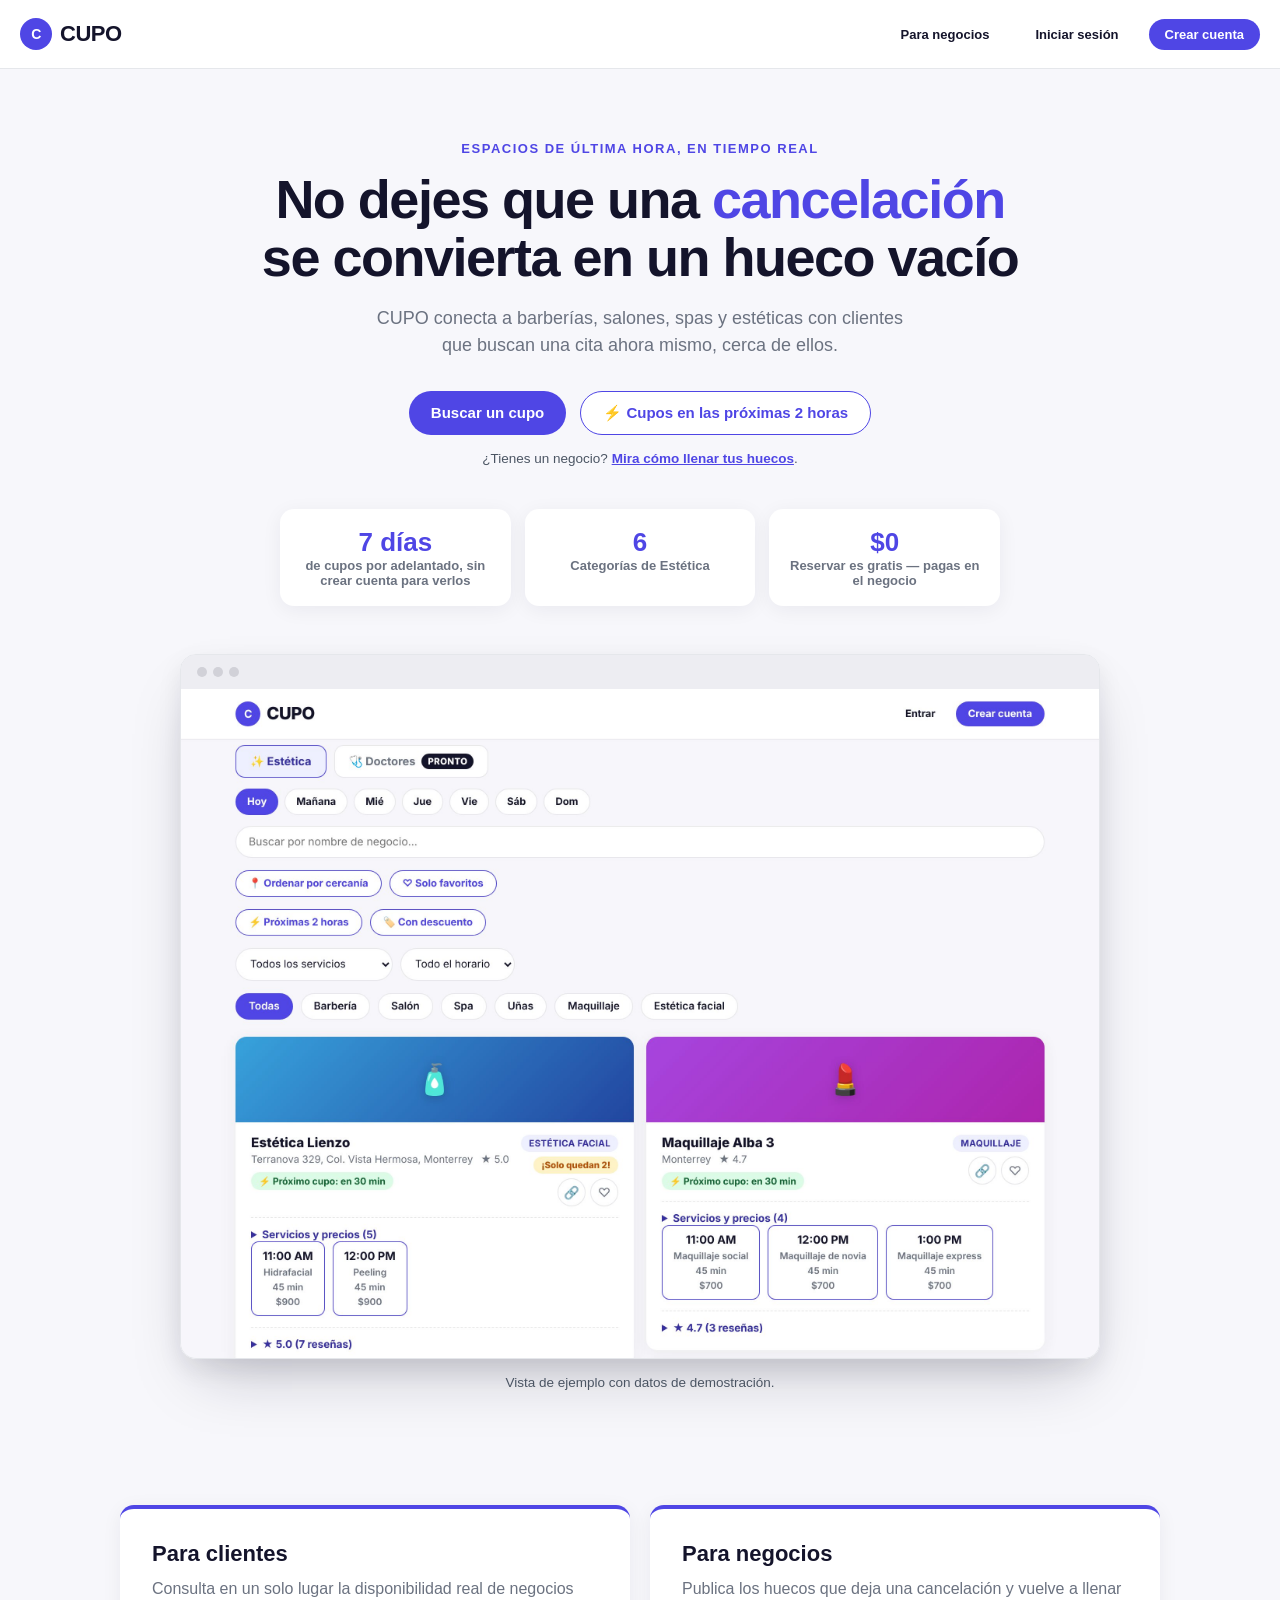
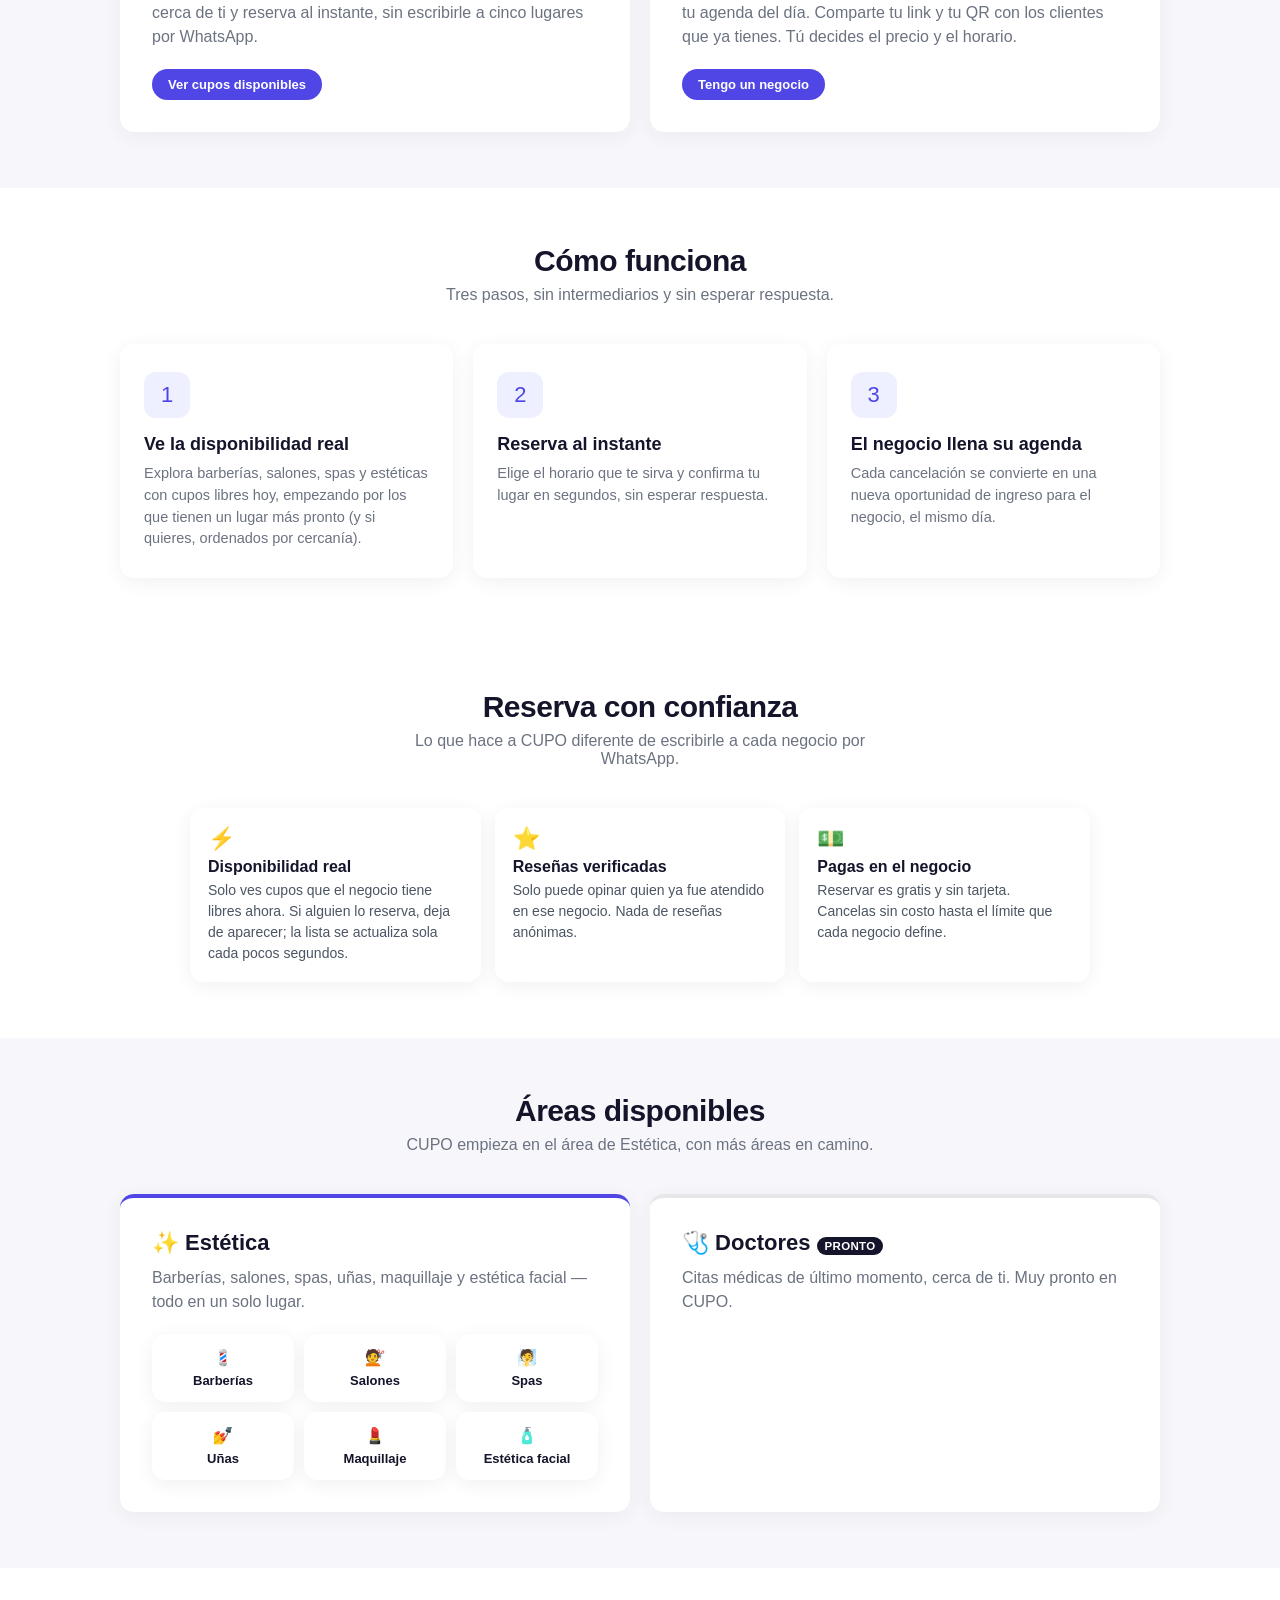
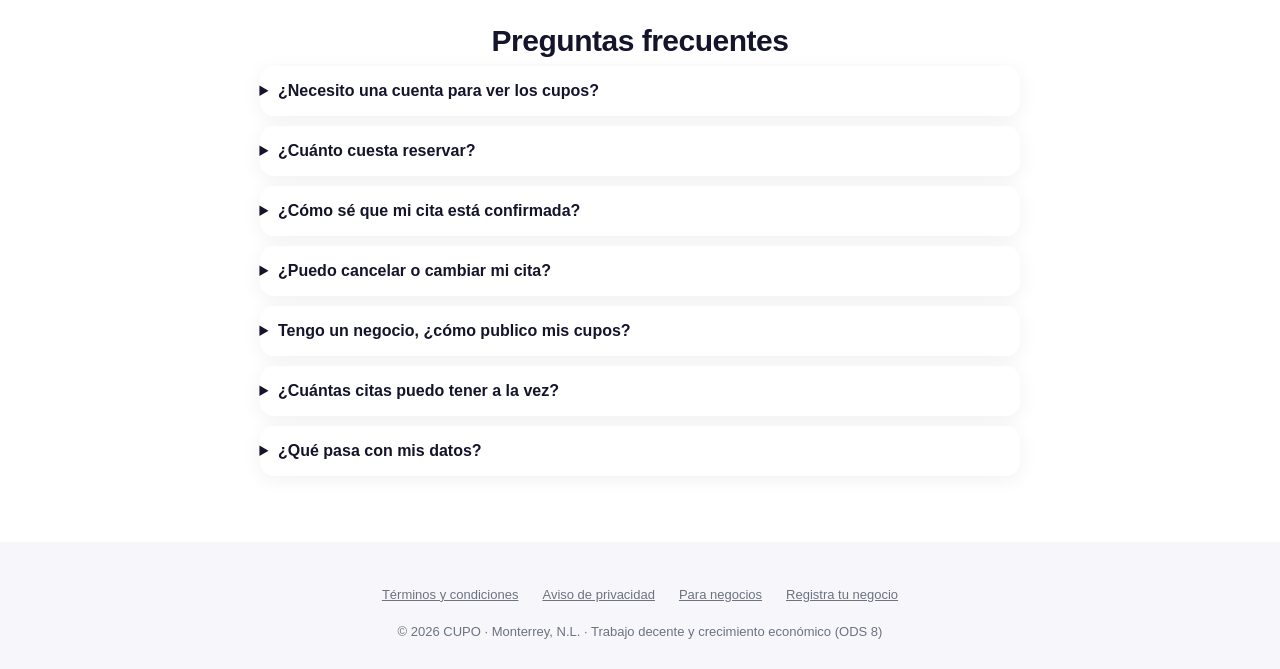
==== commit 42bbf651: "Ronda 3: corrige los hallazgos de los 6 bots de rutas - Impresion: la regla del cartel era global y " ====
--- a/index.html
+++ b/index.html
@@ -12,7 +12,7 @@
 <meta property="og:title" content="CUPO — Citas de último momento, al instante">
 <meta property="og:description" content="Cupos libres hoy en barberías, salones, spas y estéticas de Monterrey. Reserva en segundos y paga en el negocio.">
 <meta property="og:url" content="https://mycupo.com/">
-<meta property="og:image" content="https://mycupo.com/assets/og-image.png">
+<meta property="og:image" content="https://mycupo.com/assets/og-image.jpg">
 <meta property="og:image:width" content="1200">
 <meta property="og:image:height" content="630">
 <meta name="twitter:card" content="summary_large_image">
@@ -24,16 +24,18 @@
 </head>
 <body>
 
+<a class="skip-link" href="#main">Saltar al contenido</a>
 <nav class="navbar">
   <div class="logo"><span class="logo-badge">C</span> CUPO</div>
   <div class="nav-links">
     <a href="negocios.html" class="btn btn-ghost btn-sm">Para negocios</a>
-    <a href="auth.html?mode=login" class="btn btn-ghost btn-sm">Iniciar sesión</a>
-    <a href="auth.html?mode=register" class="btn btn-primary btn-sm">Crear cuenta</a>
+    <a href="auth.html?mode=login" class="btn btn-ghost btn-sm" data-guest-only>Iniciar sesión</a>
+    <a href="auth.html?mode=register" class="btn btn-primary btn-sm" data-guest-only>Crear cuenta</a>
+    <a href="cliente.html" class="btn btn-primary btn-sm" data-session-link hidden>Ir a mis cupos</a>
   </div>
 </nav>
 
-<main>
+<main id="main" tabindex="-1">
 <header class="hero">
   <div class="eyebrow">Espacios de última hora, en tiempo real</div>
   <h1>No dejes que una <span>cancelación</span><br>se convierta en un hueco vacío</h1>
@@ -61,7 +63,7 @@
 
   <div class="hero-shot">
     <div class="hero-shot-bar"><span></span><span></span><span></span></div>
-    <img src="assets/app-screenshot.png" alt="Panel de cliente de CUPO mostrando cupos disponibles hoy en negocios de Monterrey" loading="lazy">
+    <img src="assets/app-screenshot.jpg" alt="Panel de cliente de CUPO mostrando cupos disponibles hoy en negocios de Monterrey" width="2360" height="1720" fetchpriority="low">
   </div>
   <p class="hero-note">Vista de ejemplo con datos de demostración.</p>
 </header>
@@ -70,12 +72,12 @@
   <div class="container">
     <div class="split">
       <div class="split-card">
-        <h3>Para clientes</h3>
+        <h2>Para clientes</h2>
         <p>Consulta en un solo lugar la disponibilidad real de negocios cerca de ti y reserva al instante, sin escribirle a cinco lugares por WhatsApp.</p>
         <a href="cliente.html" class="btn btn-primary btn-sm">Ver cupos disponibles</a>
       </div>
       <div class="split-card">
-        <h3>Para negocios</h3>
+        <h2>Para negocios</h2>
         <p>Publica los huecos que deja una cancelación y vuelve a llenar tu agenda del día. Comparte tu link y tu QR con los clientes que ya tienes. Tú decides el precio y el horario.</p>
         <a href="negocios.html" class="btn btn-primary btn-sm">Tengo un negocio</a>
       </div>
@@ -91,7 +93,7 @@
       <div class="card">
         <div class="card-icon">1</div>
         <h3>Ve la disponibilidad real</h3>
-        <p>Explora barberías, salones, spas y estéticas con cupos libres hoy, ordenados por cercanía.</p>
+        <p>Explora barberías, salones, spas y estéticas con cupos libres hoy, empezando por los que tienen un lugar más pronto (y si quieres, ordenados por cercanía).</p>
       </div>
       <div class="card">
         <div class="card-icon">2</div>
@@ -112,7 +114,7 @@
     <h2 class="section-title">Reserva con confianza</h2>
     <p class="section-sub">Lo que hace a CUPO diferente de escribirle a cada negocio por WhatsApp.</p>
     <div class="trust-row">
-      <div class="trust-item"><div class="ico">⚡</div><strong>Disponibilidad real</strong><span>Solo ves cupos que el negocio tiene libres ahora. Si se ocupa, desaparece al instante.</span></div>
+      <div class="trust-item"><div class="ico">⚡</div><strong>Disponibilidad real</strong><span>Solo ves cupos que el negocio tiene libres ahora. Si alguien lo reserva, deja de aparecer; la lista se actualiza sola cada pocos segundos.</span></div>
       <div class="trust-item"><div class="ico">⭐</div><strong>Reseñas verificadas</strong><span>Solo puede opinar quien ya fue atendido en ese negocio. Nada de reseñas anónimas.</span></div>
       <div class="trust-item"><div class="ico">💵</div><strong>Pagas en el negocio</strong><span>Reservar es gratis y sin tarjeta. Cancelas sin costo hasta el límite que cada negocio define.</span></div>
     </div>
@@ -152,7 +154,8 @@
       <details><summary>¿Cuánto cuesta reservar?</summary><p>Nada. Reservar en CUPO es gratis y no pedimos tarjeta: el pago se hace directamente en el negocio, por los medios que él acepte.</p></details>
       <details><summary>¿Cómo sé que mi cita está confirmada?</summary><p>Al reservar recibes un folio (por ejemplo CUPO-AB12CD) y tu cita aparece en “Mis reservas” con la dirección, un botón para llegar en el mapa y otro para agregarla a tu calendario.</p></details>
       <details><summary>¿Puedo cancelar o cambiar mi cita?</summary><p>Sí, desde “Mis reservas”, sin costo, hasta el límite de horas que define cada negocio (lo ves antes de confirmar). Para cambiarla, elige “Reagendar”: cancela esa cita y te muestra otros horarios del mismo negocio.</p></details>
-      <details><summary>Tengo un negocio, ¿cómo publico mis cupos?</summary><p>Crea tu cuenta de negocio, agrega tus servicios y define tu horario semanal una sola vez: los cupos se publican solos para las próximas semanas. Puedes cerrar días, agendar a mano a quien te llama y ver tus ventas.</p></details>
+      <details><summary>Tengo un negocio, ¿cómo publico mis cupos?</summary><p>Crea tu cuenta de negocio, agrega tus servicios y define tu horario semanal una sola vez: al abrir tu panel se publican tus cupos de las próximas 4 semanas. Puedes cerrar días, agendar a mano a quien te llama y ver tus ventas.</p></details>
+      <details><summary>¿Cuántas citas puedo tener a la vez?</summary><p>Hasta 3 citas próximas y nunca dos encimadas: así los cupos de último momento alcanzan para más personas.</p></details>
       <details><summary>¿Qué pasa con mis datos?</summary><p>Los usamos solo para tu cuenta y tus reservas, y el negocio donde reservas ve tu nombre y teléfono para atenderte. No los vendemos. Lee el <a href="privacidad.html" style="color:var(--indigo);text-decoration:underline">Aviso de privacidad</a>.</p></details>
     </div>
   </div>
@@ -165,5 +168,6 @@
   &copy; 2026 CUPO · Monterrey, N.L. · Trabajo decente y crecimiento económico (ODS 8)
 </footer>
 
+<script src="js/session-hint.js"></script>
 </body>
 </html>
--- a/css/styles.css
+++ b/css/styles.css
@@ -278,7 +278,7 @@
   padding: 32px;
   border-top: 4px solid var(--indigo);
 }
-.split-card h3 {
+.split-card h2, .split-card h3 {
   font-size: 22px;
   margin: 0 0 10px;
 }
@@ -472,6 +472,7 @@
 }
 
 .dash-title {
+  overflow-wrap: anywhere;
   font-size: 26px;
   font-weight: 800;
   letter-spacing: -0.5px;
@@ -660,6 +661,7 @@
 }
 
 .biz-meta {
+  overflow-wrap: anywhere;
   font-size: 13px;
   color: var(--gray);
   display: flex;
@@ -1639,7 +1641,8 @@
   font: inherit; color: var(--navy); padding: 8px 10px; min-height: 40px;
   border: 1.5px solid var(--gray-light); border-radius: 10px; background: var(--white);
 }
-.period-caption { margin: 0 0 18px; color: var(--gray); font-size: 13px; font-weight: 600; text-transform: capitalize; }
+.period-caption { margin: 0 0 18px; color: var(--gray); font-size: 13px; font-weight: 600; }
+.period-caption::first-letter { text-transform: uppercase; }
 
 .attention-banner {
   display: flex; align-items: center; justify-content: space-between; gap: 12px; flex-wrap: wrap;
@@ -1746,7 +1749,7 @@
 
 /* ───────────────────────── CLIENTE: lo más pronto, Mis reservas ───────────────────────── */
 .more-wrap { text-align: center; margin: 18px 0 4px; }
-.day-tabs.muted .day-tab { opacity: 0.55; }
+.day-tabs.muted .day-tab:not(.active) { color: #4B5563; background: var(--bg); }
 .next-pill {
   display: inline-block; margin-top: 8px; padding: 4px 10px; border-radius: 999px;
   background: var(--indigo-light); color: var(--indigo-dark); font-size: 12px; font-weight: 700;
@@ -2018,9 +2021,11 @@
 /* Cartel para el mostrador: solo existe al imprimir. */
 #posterPrint { display: none; }
 @media print {
-  body > *:not(#posterPrint) { display: none !important; }
-  #posterPrint { display: block !important; }
-  html, body { background: #fff !important; }
+  /* Solo al imprimir el cartel (clase puesta por negocio.js mientras dura la impresión).
+     Antes esta regla era global y dejaba en blanco la impresión de CUALQUIER página. */
+  html.printing-poster body > *:not(#posterPrint) { display: none !important; }
+  html.printing-poster #posterPrint { display: block !important; }
+  html.printing-poster, html.printing-poster body { background: #fff !important; }
   .poster { text-align: center; padding: 48px 24px; color: #14142B; font-family: inherit; }
   .poster-logo { font-size: 28px; font-weight: 800; display: inline-flex; align-items: center; gap: 10px; margin-bottom: 36px; }
   .poster h1 { font-size: 44px; margin: 0 0 8px; overflow-wrap: anywhere; }
@@ -2078,3 +2083,78 @@
   .navbar .nav-links { width: 100%; justify-content: space-between; gap: 6px; }
   .navbar .nav-links .btn { padding-left: 10px; padding-right: 10px; flex: 1 1 auto; }
 }
+
+/* ───────────────────────── Ronda 3 (bots de rutas): pulido ───────────────────────── */
+/* Anclas (#como, #reservationsSection…) no quedan bajo la barra fija. */
+html { scroll-padding-top: 84px; }
+@media (max-width: 560px) { html { scroll-padding-top: 120px; } }
+
+/* Lista de primeros pasos en celular: círculo | texto, y el botón debajo del texto (antes el círculo quedaba arriba). */
+@media (max-width: 560px) {
+  .onb-step { display: grid; grid-template-columns: 30px minmax(0, 1fr); column-gap: 12px; row-gap: 8px; align-items: start; }
+  .onb-step .btn { grid-column: 2; justify-self: start; margin-left: 0; }
+}
+.btn-link { background: none; border: 0; padding: 0; color: var(--indigo); font-weight: 700; text-decoration: underline; cursor: pointer; font: inherit; }
+.onboarding-head .btn-link-quiet { color: var(--gray); font-weight: 600; font-size: 13px; background: none; border: 0; cursor: pointer; text-decoration: underline; min-height: 32px; }
+.show-onboarding-row { margin: 0 0 14px; }
+
+/* Calculadora en pantallas angostas: la línea del resultado ya no se sale de la tarjeta. */
+.calc-line { flex-wrap: wrap; }
+.calc-line strong { font-size: clamp(18px, 6vw, 22px); }
+.calc-result, .calc-form { min-width: 0; }
+.field-error { color: #B91C1C; font-size: 13px; font-weight: 600; margin-top: 4px; }
+input[aria-invalid="true"] { border-color: #B91C1C; }
+
+/* Avisos de error/éxito de auth visibles (con foco y desplazamiento). */
+.auth-success { background: #F0FDF4; border: 1px solid #BBF7D0; color: #166534; padding: 12px 14px; border-radius: 12px; font-size: 14px; margin-bottom: 14px; }
+.auth-notice { background: var(--indigo-light); color: var(--indigo-dark); padding: 12px 14px; border-radius: 12px; font-size: 14px; margin: 0 0 16px; display: flex; flex-wrap: wrap; gap: 8px 14px; align-items: center; }
+.auth-notice[hidden] { display: none; }
+.auth-notice a, .auth-notice button { color: var(--indigo-dark); font-weight: 700; text-decoration: underline; background: none; border: 0; cursor: pointer; font: inherit; padding: 0; min-height: 32px; }
+#errorMsg:focus { outline: 2px solid #B91C1C; outline-offset: 2px; }
+
+/* Aviso en la tarjeta de un link compartido (?negocio=ID) y mini-aviso general en la lista. */
+.list-notice { padding: 12px 16px; margin-bottom: 14px; border-radius: 12px; background: var(--indigo-light); color: var(--indigo-dark); font-size: 14px; display: flex; flex-wrap: wrap; gap: 8px 14px; align-items: center; justify-content: space-between; }
+.list-notice.warn { background: #FFFBEB; color: #92400E; }
+.list-notice .btn, .list-notice button { flex: 0 0 auto; }
+.fatal-inline { text-align: center; padding: 28px 20px; background: var(--white); border-radius: var(--radius); box-shadow: var(--shadow); }
+.fatal-inline p { margin: 0 0 14px; color: #374151; }
+
+/* Contador de filtros activos en el botón de filtros del celular. */
+.filters-toggle .filters-count { display: inline-block; min-width: 20px; padding: 1px 6px; margin-left: 6px; border-radius: 999px; font-size: 12px; line-height: 18px; text-align: center; color: var(--white); background: var(--indigo); }
+
+/* Móvil: más grande donde se toca mucho. */
+@media (max-width: 700px) {
+  .area-tab, .period-tabs button { min-height: 44px; }
+  .search-input { min-height: 44px; }
+}
+
+/* Encabezado y barra de secciones alineados con la columna de contenido en pantallas anchas. */
+@media (min-width: 1100px) {
+  .dash-header, .subnav { padding-left: calc((100% - 1080px) / 2 + 20px); padding-right: calc((100% - 1080px) / 2 + 20px); }
+}
+
+/* Alto contraste: sección actual, progreso y tarjetas siguen distinguiéndose. */
+@media (forced-colors: active) {
+  .subnav [aria-current="page"] { border: 2px solid Highlight; text-decoration: underline; }
+  .progress { border: 1px solid CanvasText; }
+  .progress-bar { forced-color-adjust: none; background: Highlight; }
+  .card, .trust-item, .calc-form, .calc-result, .faq details, .onboarding, .invite-box, .list-notice, .auth-notice, .next-hint, .shots figure { border: 1px solid CanvasText; }
+  .btn-primary { border: 3px double ButtonText; font-weight: 800; }
+  .logo-badge { forced-color-adjust: none; background: Highlight; color: HighlightText; }
+  .onb-check { border: 1px solid CanvasText; }
+}
+
+/* cliente.html: negocio nuevo, negocio sin cupos publicados, área "Próximamente" */
+.new-pill { display: inline-block; padding: 2px 8px; border-radius: 999px; background: var(--indigo-light); color: var(--indigo-dark); font-size: 12px; font-weight: 700; }
+.slots-none { display: flex; flex-wrap: wrap; gap: 8px 12px; align-items: center; }
+.slots-none-actions { display: inline-flex; gap: 8px; flex-wrap: wrap; }
+body.area-soon #dayTabs, body.area-soon .search-row, body.area-soon #moreFilters, body.area-soon .invite-box { display: none !important; }
+.auth-back { margin: -6px 0 14px; font-size: 13.5px; }
+.auth-back a { color: var(--indigo); font-weight: 700; }
+.auth-aside .btn-link { font-size: inherit; }
+.btn-link { min-height: 24px; padding: 4px 2px; display: inline-block; }
+.onboarding-head .btn-link-quiet { min-height: 40px; padding: 0 6px; }
+/* Nombres largos sin espacios (negocio, servicio) no ensanchan la página. */
+.list-notice > span, .next-hint > span, .empty-state strong, .empty-state p { min-width: 0; overflow-wrap: anywhere; }
+.catalog-row > span { min-width: 0; overflow-wrap: anywhere; }
+.auth-notice, .session-notice { overflow-wrap: anywhere; }
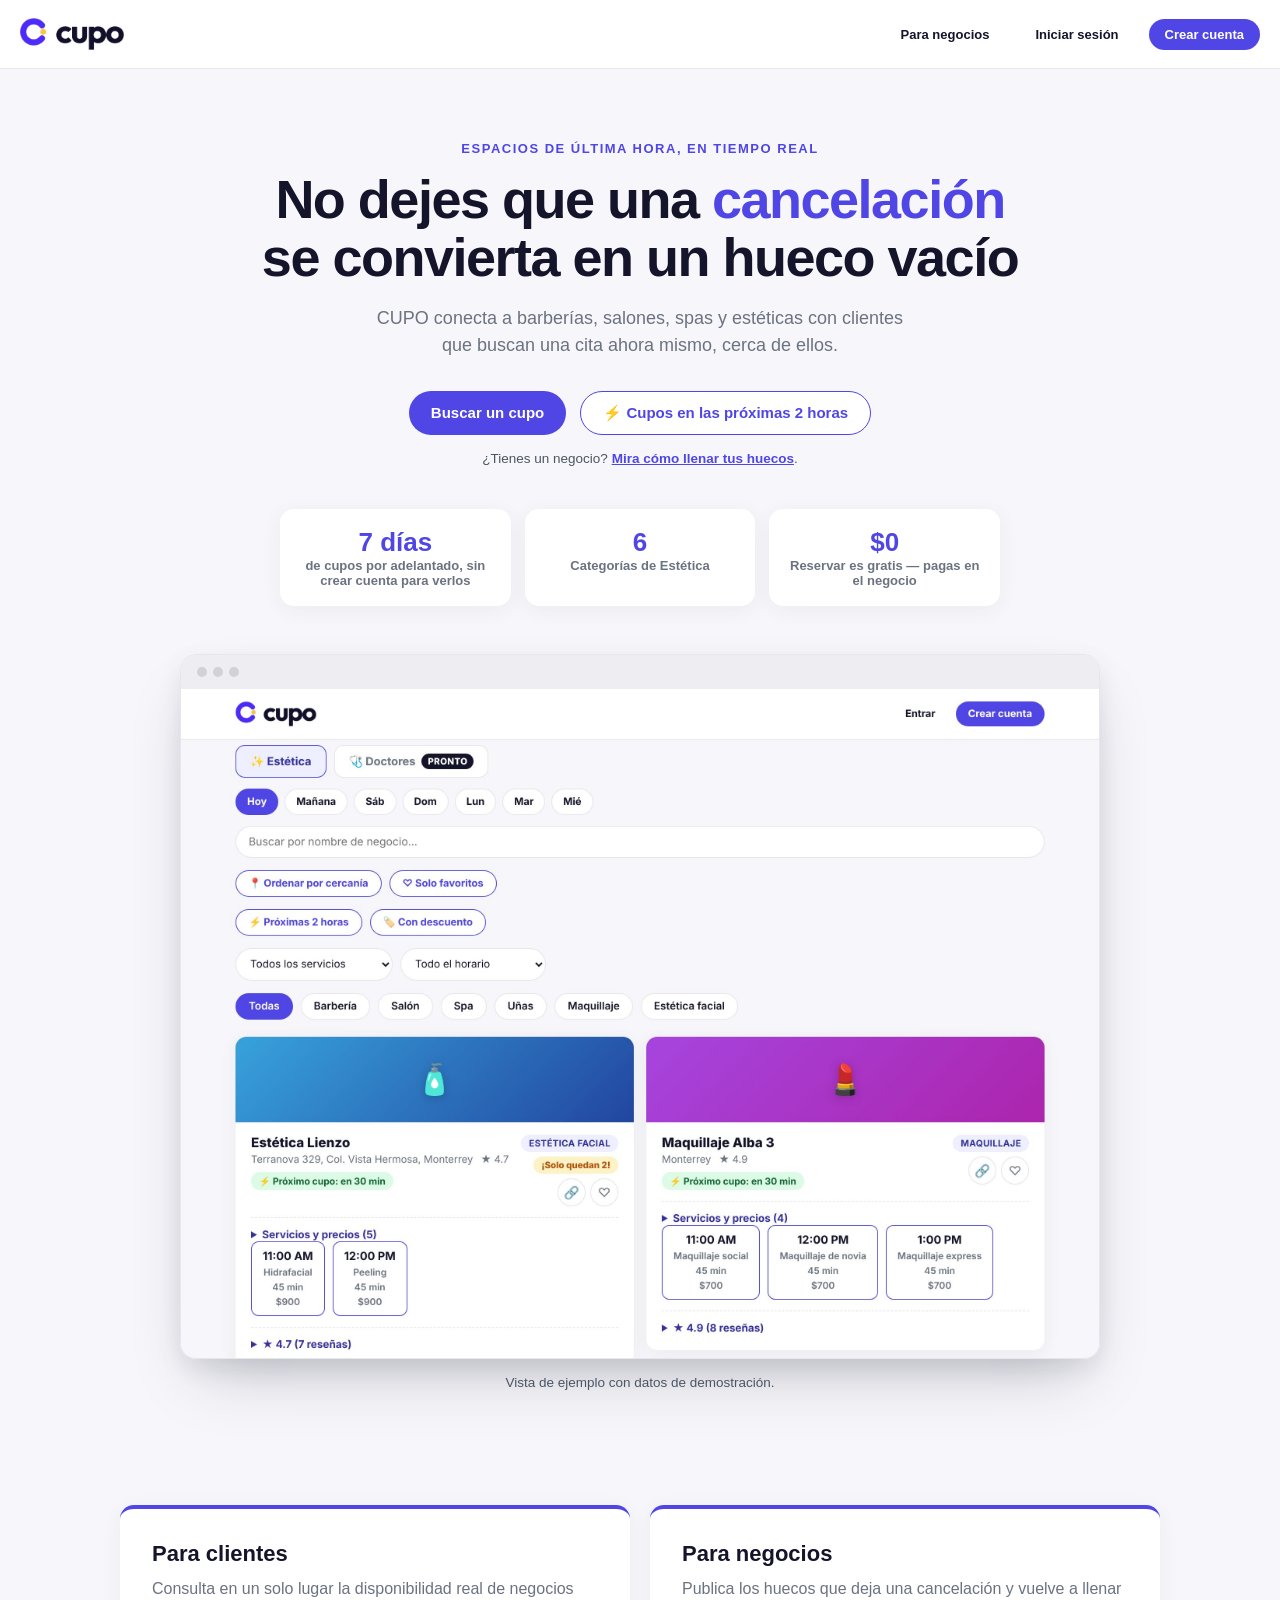
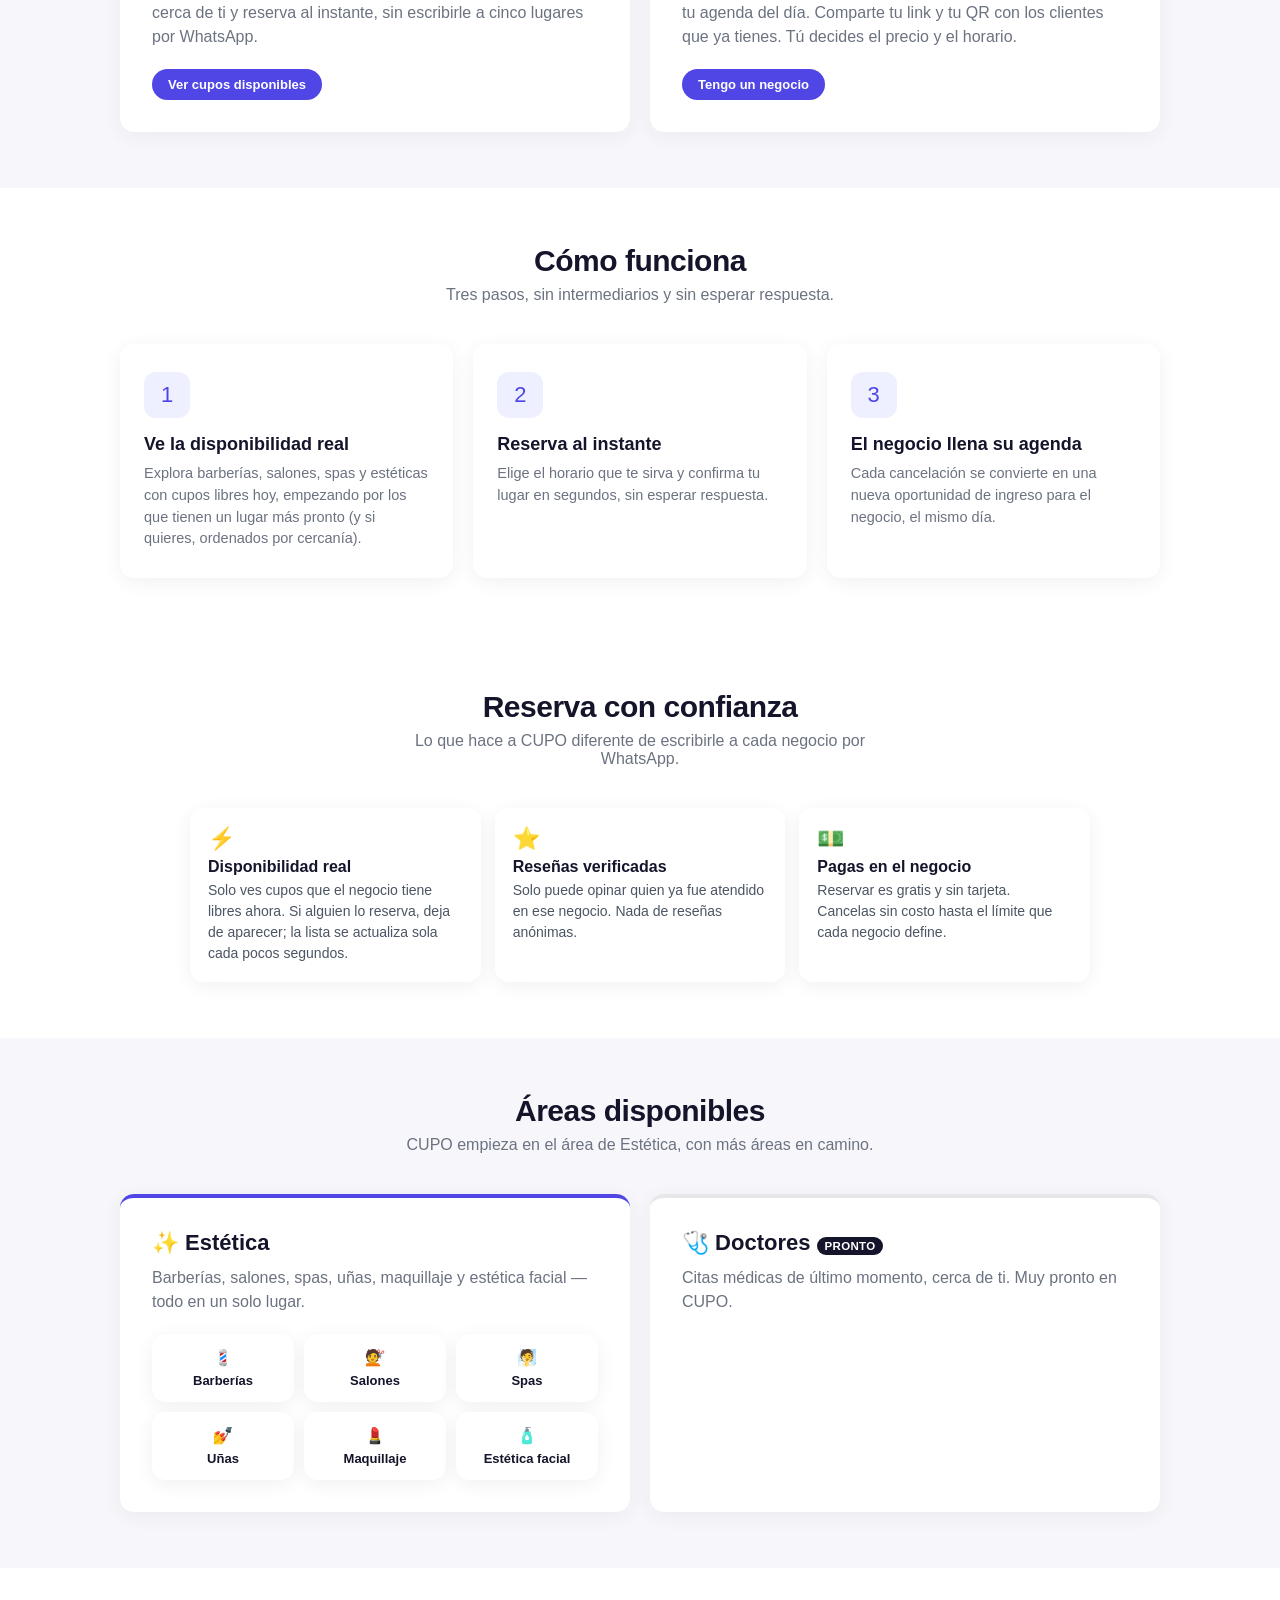
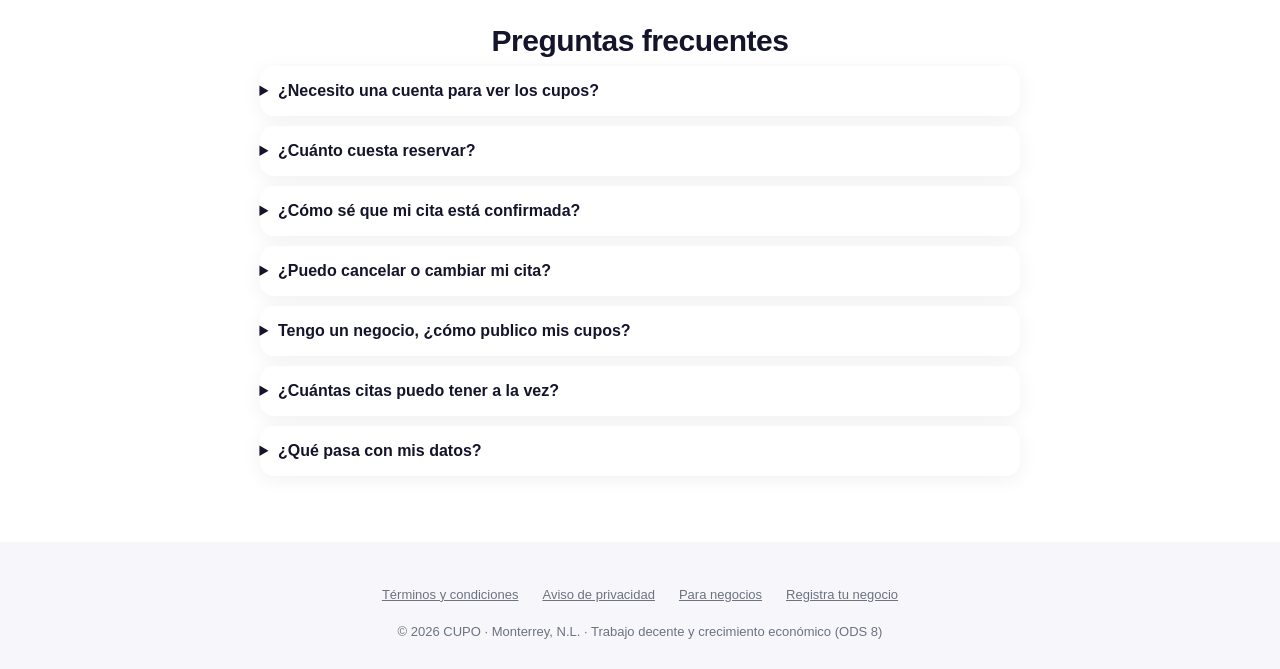
==== commit a5e9a505: "Logo nuevo de CUPO en todo el sitio - assets/logo.png y logo-mark.png (transparentes), favicon.ico, " ====
--- a/index.html
+++ b/index.html
@@ -19,14 +19,15 @@
 <meta name="theme-color" content="#4F46E5">
 <link rel="manifest" href="manifest.webmanifest">
 <link rel="apple-touch-icon" href="assets/apple-touch-icon.png">
-<link rel="icon" type="image/svg+xml" href="favicon.svg">
+<link rel="icon" href="favicon.ico" sizes="any">
+<link rel="icon" type="image/png" sizes="32x32" href="assets/favicon-32.png">
 <link rel="stylesheet" href="css/styles.css">
 </head>
 <body>
 
 <a class="skip-link" href="#main">Saltar al contenido</a>
 <nav class="navbar">
-  <div class="logo"><span class="logo-badge">C</span> CUPO</div>
+  <div class="logo"><img class="logo-img" src="assets/logo.png" alt="CUPO" width="104" height="32"></div>
   <div class="nav-links">
     <a href="negocios.html" class="btn btn-ghost btn-sm">Para negocios</a>
     <a href="auth.html?mode=login" class="btn btn-ghost btn-sm" data-guest-only>Iniciar sesión</a>
@@ -164,7 +165,7 @@
 </main>
 
 <footer>
-  <div class="footer-links"><a href="terminos.html">Términos y condiciones</a><a href="privacidad.html">Aviso de privacidad</a><a href="negocios.html">Para negocios</a><a href="auth.html?mode=register&amp;role=negocio">Registra tu negocio</a></div>
+  <div class="footer-links"><a href="terminos.html">Términos y condiciones</a><a href="privacidad.html">Aviso de privacidad</a><a href="negocios.html">Para negocios</a><a href="auth.html?mode=register&amp;role=negocio" data-negocio-cta>Registra tu negocio</a></div>
   &copy; 2026 CUPO · Monterrey, N.L. · Trabajo decente y crecimiento económico (ODS 8)
 </footer>
 
--- a/css/styles.css
+++ b/css/styles.css
@@ -2094,8 +2094,8 @@
   .onb-step { display: grid; grid-template-columns: 30px minmax(0, 1fr); column-gap: 12px; row-gap: 8px; align-items: start; }
   .onb-step .btn { grid-column: 2; justify-self: start; margin-left: 0; }
 }
-.btn-link { background: none; border: 0; padding: 0; color: var(--indigo); font-weight: 700; text-decoration: underline; cursor: pointer; font: inherit; }
-.onboarding-head .btn-link-quiet { color: var(--gray); font-weight: 600; font-size: 13px; background: none; border: 0; cursor: pointer; text-decoration: underline; min-height: 32px; }
+.btn-link { background: none; border: 0; padding: 0; color: var(--indigo); text-decoration: underline; cursor: pointer; font: inherit; font-weight: 700; }
+.onboarding-head .btn-link-quiet { color: var(--gray); background: none; border: 0; cursor: pointer; text-decoration: underline; min-height: 32px; font: inherit; font-weight: 600; font-size: 13px; }
 .show-onboarding-row { margin: 0 0 14px; }
 
 /* Calculadora en pantallas angostas: la línea del resultado ya no se sale de la tarjeta. */
@@ -2109,7 +2109,7 @@
 .auth-success { background: #F0FDF4; border: 1px solid #BBF7D0; color: #166534; padding: 12px 14px; border-radius: 12px; font-size: 14px; margin-bottom: 14px; }
 .auth-notice { background: var(--indigo-light); color: var(--indigo-dark); padding: 12px 14px; border-radius: 12px; font-size: 14px; margin: 0 0 16px; display: flex; flex-wrap: wrap; gap: 8px 14px; align-items: center; }
 .auth-notice[hidden] { display: none; }
-.auth-notice a, .auth-notice button { color: var(--indigo-dark); font-weight: 700; text-decoration: underline; background: none; border: 0; cursor: pointer; font: inherit; padding: 0; min-height: 32px; }
+.auth-notice a, .auth-notice button { color: var(--indigo-dark); text-decoration: underline; background: none; border: 0; cursor: pointer; font: inherit; font-weight: 700; padding: 0; min-height: 32px; }
 #errorMsg:focus { outline: 2px solid #B91C1C; outline-offset: 2px; }
 
 /* Aviso en la tarjeta de un link compartido (?negocio=ID) y mini-aviso general en la lista. */
@@ -2158,3 +2158,11 @@
 .list-notice > span, .next-hint > span, .empty-state strong, .empty-state p { min-width: 0; overflow-wrap: anywhere; }
 .catalog-row > span { min-width: 0; overflow-wrap: anywhere; }
 .auth-notice, .session-notice { overflow-wrap: anywhere; }
+
+/* Al imprimir, la altura mínima de la tarjeta de acceso no debe generar una segunda hoja en blanco. */
+@media print { .auth-wrap { min-height: 0 !important; } }
+
+/* Logo de marca (assets/logo.png: ícono + "cupo"). Reemplaza el círculo con la "C". */
+.logo-img { display: block; height: 32px; width: auto; }
+@media (max-width: 480px) { .logo-img { height: 28px; } }
+@media print { .poster-logo .logo-img { height: 72px; width: auto; margin: 0 auto; } }
